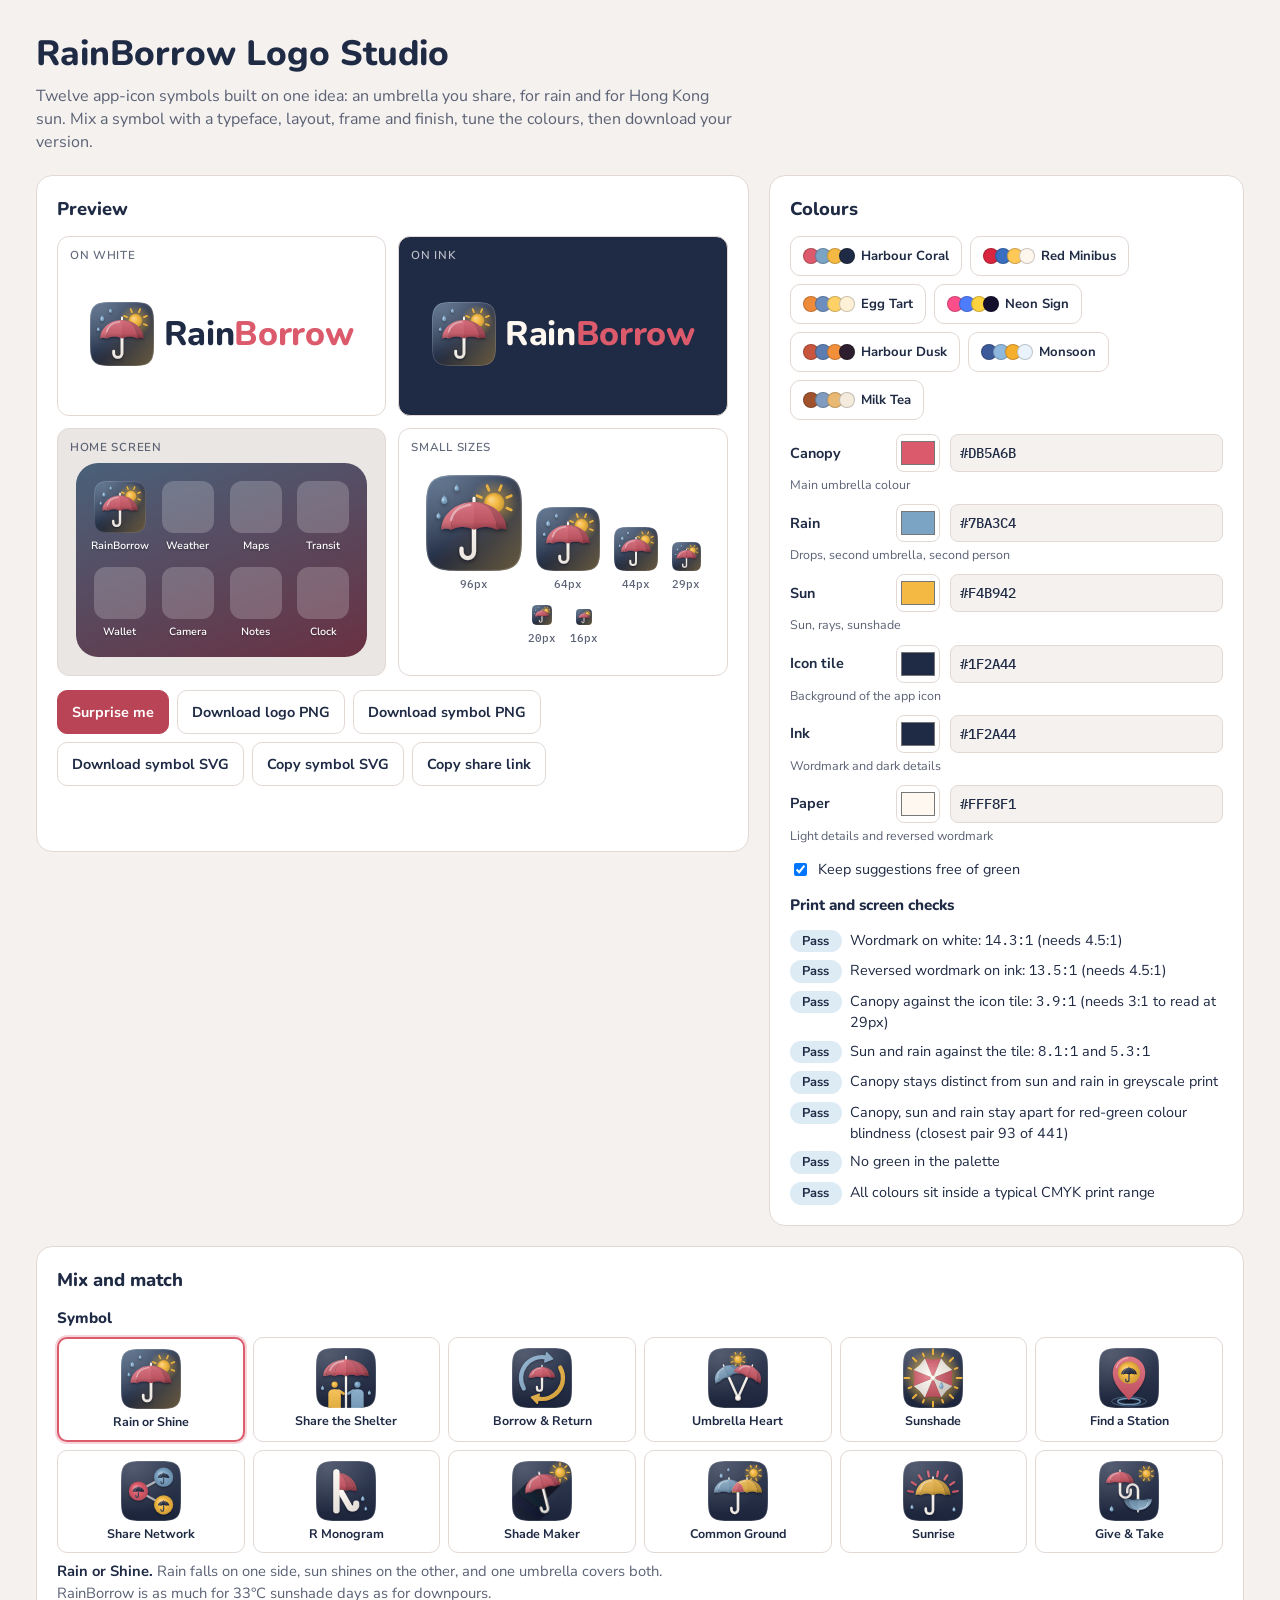
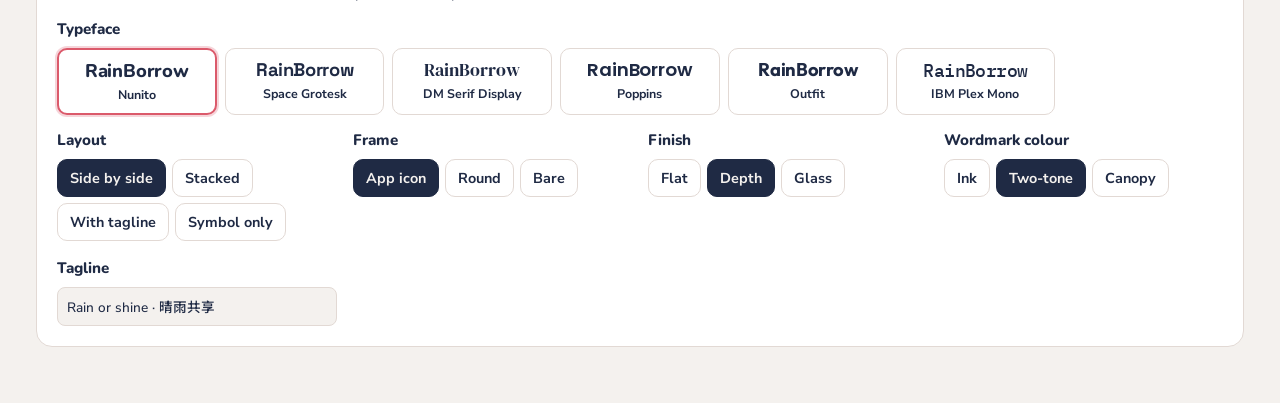
==== docs/logo/index.html @ 06713ed3 "Add RainBorrow Logo Studio with twelve app-icon symbols Each symbol is an app icon with shading, lig" ====
<!doctype html>
<html lang="en">
<meta charset="utf-8">
<meta name="viewport" content="width=device-width, initial-scale=1, viewport-fit=cover">
<title>RainBorrow Logo Studio</title>
<meta name="description" content="Mix and match RainBorrow app-icon symbols, typefaces, layouts, frames, finishes and colours, then download the result.">
<link rel="stylesheet" href="https://fonts.googleapis.com/css2?family=Nunito:wght@800&family=Space+Grotesk:wght@700&family=DM+Serif+Display&family=Poppins:wght@600&family=Outfit:wght@700&family=IBM+Plex+Mono:wght@500&family=Nunito+Sans:wght@400;600;700&family=Noto+Sans+HK:wght@600&display=swap">
<style>
/* Layout: preview + colours side by side on wide screens, mix-and-match controls full width below. */
:root{--bg:#F4F1EE;--card:#fff;--fg:#1F2A44;--mut:#5B6275;--line:#E2D9D4;--acc:#DB5A6B;--acc-strong:#B94456;--focus:#7BA3C4;color-scheme:light}
@media (prefers-color-scheme:dark){:root:not([data-theme="light"]){--bg:#141826;--card:#1E2438;--fg:#F1EEF0;--mut:#A9B0C4;--line:#333B55;--acc:#E77788;--acc-strong:#B94456;--focus:#9DBEDB;color-scheme:dark}}
:root[data-theme="dark"]{--bg:#141826;--card:#1E2438;--fg:#F1EEF0;--mut:#A9B0C4;--line:#333B55;--acc:#E77788;--acc-strong:#B94456;--focus:#9DBEDB;color-scheme:dark}
*{box-sizing:border-box}
body{margin:0;background:var(--bg);color:var(--fg);font-family:'Nunito Sans',system-ui,sans-serif;line-height:1.45}
h1,h2,h3{font-family:Nunito,system-ui,sans-serif;font-weight:800;margin:0;text-wrap:balance}
h1{font-size:clamp(1.6rem,4vw,2.2rem)} h2{font-size:1.15rem} h3{font-size:.95rem}
main{max-width:1240px;margin:0 auto;padding-block:28px 56px;padding-inline:16px;display:grid;gap:20px}
header p{margin:6px 0 0;color:var(--mut);max-width:70ch}
.grid{display:grid;grid-template-columns:minmax(0,1.5fr) minmax(0,1fr);gap:20px;align-items:start}
@media(max-width:900px){.grid{grid-template-columns:minmax(0,1fr)}}
.card{background:var(--card);border-radius:16px;padding:20px;display:grid;gap:14px;border:1px solid var(--line);min-width:0}
.stage{display:grid;grid-template-columns:repeat(auto-fit,minmax(min(300px,100%),1fr));gap:12px}
.tile{position:relative;border-radius:12px;min-height:180px;display:flex;align-items:center;justify-content:center;padding:34px 18px 18px;overflow:hidden;border:1px solid var(--line)}
.tile small{position:absolute;top:10px;left:12px;font:600 .72rem 'Nunito Sans',sans-serif;letter-spacing:.06em;text-transform:uppercase;opacity:.7}
.logo{display:flex;align-items:center;justify-content:center;gap:.28em;font-size:34px}
.logo.v{flex-direction:column;gap:.18em}
.logo svg{flex:none;display:block}
.words{display:flex;flex-direction:column;align-items:flex-start;gap:.12em}
.logo.v .words{align-items:center}
.word{white-space:nowrap;line-height:1}
.tag{font:600 .36em 'Nunito Sans','Noto Sans HK',sans-serif;letter-spacing:.04em;white-space:nowrap}
.home{width:100%;max-width:300px;border-radius:22px;padding:18px 14px;display:grid;grid-template-columns:repeat(4,1fr);gap:14px 8px;justify-items:center}
.app{display:grid;justify-items:center;gap:5px;font:600 .66rem 'Nunito Sans',sans-serif;color:#fff;text-shadow:0 1px 2px rgba(0,0,0,.4)}
.app i{width:52px;height:52px;border-radius:12px;background:rgba(255,255,255,.2);display:block}
.app svg{display:block}
.ladder{display:flex;align-items:flex-end;gap:14px;flex-wrap:wrap;justify-content:center}
.ladder figure{margin:0;display:grid;justify-items:center;gap:6px;font:500 .7rem 'IBM Plex Mono',monospace;color:#5B6275}
.opt{display:grid;grid-template-columns:repeat(6,minmax(0,1fr));gap:8px}
@media(max-width:760px){.opt{grid-template-columns:repeat(4,minmax(0,1fr))}}
@media(max-width:480px){.opt{grid-template-columns:repeat(3,minmax(0,1fr))}}
.opt button{display:flex;flex-direction:column;align-items:center;gap:6px;padding:10px 6px;font-size:.78rem;background:#fff;color:#1F2A44;line-height:1.2;text-align:center}
.opt button[aria-pressed=true]{border:2px solid var(--acc);box-shadow:0 0 0 2px rgba(219,90,107,.25)}
.opt.type{grid-template-columns:repeat(auto-fill,minmax(150px,1fr))}
@media(max-width:480px){.opt.type{grid-template-columns:repeat(2,minmax(0,1fr))}}
.opt.type .tw{font-size:1.15rem;color:#1F2A44}
.story{margin:0;color:var(--mut);font-size:.92rem;max-width:75ch}
.story b{color:var(--fg)}
.row{display:grid;grid-template-columns:96px 44px minmax(0,1fr);gap:10px;align-items:center}
.row label{font-weight:700;font-size:.9rem}
.row small{grid-column:1/-1;margin-top:-6px;color:var(--mut);font-size:.78rem}
input[type=color]{width:44px;height:38px;border:1px solid var(--line);border-radius:8px;padding:2px;background:none;cursor:pointer}
input[type=text]{width:100%;font:500 .85rem 'IBM Plex Mono',monospace;padding:9px;border:1px solid var(--line);border-radius:8px;background:var(--bg);color:var(--fg)}
input[type=text][aria-invalid=true]{border-color:var(--acc)}
button{font:700 .9rem 'Nunito Sans',sans-serif;padding:10px 14px;border-radius:10px;border:1px solid var(--line);background:var(--card);color:var(--fg);cursor:pointer;min-height:44px}
button.primary{background:var(--acc-strong);border-color:var(--acc-strong);color:#fff}
button:focus-visible,input:focus-visible{outline:3px solid var(--focus);outline-offset:2px}
.chips{display:flex;flex-wrap:wrap;gap:8px}
.chip{display:flex;align-items:center;gap:10px;font-size:.82rem;padding:8px 12px;min-height:40px}
.dots{display:flex}.dots i{width:16px;height:16px;border-radius:50%;border:1px solid rgba(0,0,0,.2);margin-right:-4px}
.checks{display:grid;gap:8px;font-size:.9rem}
.checks div{display:grid;grid-template-columns:auto minmax(0,1fr);gap:8px;align-items:baseline}
.pill{display:inline-block;padding:2px 10px;border-radius:99px;font-weight:700;font-size:.8rem;min-width:52px;text-align:center}
.ok{background:#DDEBF5;color:#1F2A44}.warn{background:#FBE3CF;color:#7A3A00}
.mono{font-family:'IBM Plex Mono',monospace}
.bar{display:flex;gap:8px;flex-wrap:wrap}
.tip{color:var(--mut);font-size:.9rem;margin:0}
.toast{min-height:1.2em;color:var(--mut);font-size:.85rem}
.seg{display:flex;flex-wrap:wrap;gap:6px}.seg button{min-height:38px;padding:6px 12px}
.seg button[aria-pressed=true]{background:var(--fg);color:var(--bg);border-color:var(--fg)}
.lab{display:grid;gap:8px;align-content:start}
.controls{display:grid;grid-template-columns:repeat(auto-fit,minmax(min(260px,100%),1fr));gap:16px}
.out{display:grid;gap:8px;justify-items:start}
.out img{max-width:min(100%,360px);border-radius:10px;border:1px solid var(--line);background:repeating-conic-gradient(#EEE 0 25%,#FFF 0 50%) 0 0/16px 16px}
.out p{margin:0}
@media (prefers-reduced-motion:no-preference){button{transition:transform .12s ease,box-shadow .12s ease}button:active{transform:translateY(1px)}}
</style>

<main>
<header>
<h1>RainBorrow Logo Studio</h1>
<p>Twelve app-icon symbols built on one idea: an umbrella you share, for rain and for Hong Kong sun. Mix a symbol with a typeface, layout, frame and finish, tune the colours, then download your version.</p>
</header>

<div class="grid">
<section class="card" aria-label="Preview">
<h2>Preview</h2>
<div class="stage">
<div class="tile" id="t1" style="background:#fff;color:#1F2A44"></div>
<div class="tile" id="t2" style="color:#fff"></div>
<div class="tile" id="t3" style="background:#E9E6E3;color:#1F2A44"></div>
<div class="tile" id="t4" style="background:#fff;color:#1F2A44"></div>
</div>
<div class="bar">
<button class="primary" id="randomize">Surprise me</button>
<button id="dlLogo">Download logo PNG</button>
<button id="dlMark">Download symbol PNG</button>
<button id="dlSvg">Download symbol SVG</button>
<button id="copySvg">Copy symbol SVG</button>
<button id="copyLink">Copy share link</button>
</div>
<div class="toast" id="toast" role="status"></div>
<div class="out" id="out" hidden></div>
</section>

<section class="card" aria-label="Colours">
<h2>Colours</h2>
<div class="chips" id="presets"></div>
<div id="pickers" style="display:grid;gap:10px"></div>
<label style="display:flex;gap:8px;align-items:center;font-size:.9rem"><input type="checkbox" id="noGreen" checked> Keep suggestions free of green</label>
<h3>Print and screen checks</h3>
<div class="checks" id="checks"></div>
</section>
</div>

<section class="card" aria-label="Mix and match">
<h2>Mix and match</h2>
<div class="lab"><h3>Symbol</h3><div class="opt" id="marks"></div><p class="story" id="story"></p></div>
<div class="lab"><h3>Typeface</h3><div class="opt type" id="fonts"></div></div>
<div class="controls">
<div class="lab"><h3>Layout</h3><div class="seg" id="layouts"></div></div>
<div class="lab"><h3>Frame</h3><div class="seg" id="frames"></div></div>
<div class="lab"><h3>Finish</h3><div class="seg" id="finishes"></div></div>
<div class="lab"><h3>Wordmark colour</h3><div class="seg" id="tones"></div></div>
<div class="lab"><h3><label for="tagline">Tagline</label></h3><input type="text" id="tagline" maxlength="40" style="font-family:'Nunito Sans','Noto Sans HK',sans-serif"></div>
</div>
</section>
</main>

<script>
(() => {
'use strict';
const $ = s => document.querySelector(s);
const D = Math.PI / 180, K = 0.5523;
const f = n => +n.toFixed(2);
const clamp = (v, a, b) => Math.max(a, Math.min(b, v));

/* ---------- colour maths ---------- */
const hex2rgb = h => { h = h.replace('#', ''); if (h.length === 3) h = h.replace(/./g, c => c + c); const n = parseInt(h, 16); return [n >> 16 & 255, n >> 8 & 255, n & 255]; };
const rgb2hex = (r, g, b) => '#' + [r, g, b].map(v => clamp(Math.round(v), 0, 255).toString(16).padStart(2, '0')).join('').toUpperCase();
const mix = (a, b, t) => { const A = hex2rgb(a), B = hex2rgb(b); return rgb2hex(...A.map((v, i) => v + (B[i] - v) * t)); };
const lt = (c, t) => mix(c, '#FFFFFF', t), dk = (c, t) => mix(c, '#000000', t);
const lin = v => { v /= 255; return v <= .03928 ? v / 12.92 : Math.pow((v + .055) / 1.055, 2.4); };
const lum = c => { const [r, g, b] = hex2rgb(c).map(lin); return .2126 * r + .7152 * g + .0722 * b; };
const contrast = (a, b) => { const x = lum(a), y = lum(b); return (Math.max(x, y) + .05) / (Math.min(x, y) + .05); };
function hsl(c) {
  const [r, g, b] = hex2rgb(c).map(v => v / 255), mx = Math.max(r, g, b), mn = Math.min(r, g, b), d = mx - mn;
  let h = 0, s = 0; const l = (mx + mn) / 2;
  if (d) { s = l > .5 ? d / (2 - mx - mn) : d / (mx + mn); h = mx === r ? (g - b) / d + (g < b ? 6 : 0) : mx === g ? (b - r) / d + 2 : (r - g) / d + 4; h *= 60; }
  return [h, s, l];
}
function hsl2hex(h, s, l) {
  h = ((h % 360) + 360) % 360;
  const a = s * Math.min(l, 1 - l), k = n => (n + h / 30) % 12;
  const c = n => l - a * Math.max(-1, Math.min(k(n) - 3, 9 - k(n), 1));
  return rgb2hex(c(0) * 255, c(8) * 255, c(4) * 255);
}
const pick = (bg, a, b) => contrast(a, bg) >= contrast(b, bg) ? a : b;
const isGreen = c => { const [h, s, l] = hsl(c); return h >= 70 && h <= 170 && s > .18 && l > .12 && l < .9; };
function deutan(c) { // Machado et al. 2009, severity 1
  const [r, g, b] = hex2rgb(c).map(lin), M = [[.367322, .860646, -.227968], [.280085, .672501, .047413], [-.01182, .04294, .968881]];
  const out = M.map(m => clamp(m[0] * r + m[1] * g + m[2] * b, 0, 1)).map(v => (v <= .0031308 ? 12.92 * v : 1.055 * Math.pow(v, 1 / 2.4) - .055) * 255);
  return out;
}
const dist = (a, b) => Math.hypot(...a.map((v, i) => v - b[i]));

/* ---------- SVG painter ---------- */
let UID = 0;
class Painter {
  constructor(finish) { this.finish = finish; this.defs = []; this.u = 'rb' + (++UID).toString(36) + '_'; this.n = 0; }
  id() { return this.u + (this.n++); }
  get flat() { return this.finish === 'flat'; }
  stops(s) { return s.map(x => `<stop offset="${x[0]}" stop-color="${x[1]}"${x[2] != null ? ` stop-opacity="${x[2]}"` : ''}/>`).join(''); }
  lg(s, x1, y1, x2, y2) { const id = this.id(); this.defs.push(`<linearGradient id="${id}" gradientUnits="userSpaceOnUse" x1="${f(x1)}" y1="${f(y1)}" x2="${f(x2)}" y2="${f(y2)}">${this.stops(s)}</linearGradient>`); return `url(#${id})`; }
  rg(s, cx, cy, r, fx = cx, fy = cy) { const id = this.id(); this.defs.push(`<radialGradient id="${id}" gradientUnits="userSpaceOnUse" cx="${f(cx)}" cy="${f(cy)}" r="${f(r)}" fx="${f(fx)}" fy="${f(fy)}">${this.stops(s)}</radialGradient>`); return `url(#${id})`; }
  vert(c, y1, y2, a = .16) { return this.flat ? c : this.lg([[0, lt(c, a)], [1, dk(c, a * .75)]], 0, y1, 0, y2); }
  ball(c, cx, cy, r) { return this.flat ? c : this.rg([[0, lt(c, .42)], [.55, c], [1, dk(c, .16)]], cx, cy, r, cx - r * .35, cy - r * .4); }
  filter(key, dy, sd, op) {
    if (this.flat) return '';
    if (!this[key]) { this[key] = this.id(); this.defs.push(`<filter id="${this[key]}" x="-40%" y="-40%" width="180%" height="190%"><feDropShadow dx="0" dy="${dy}" stdDeviation="${sd}" flood-color="#0B1020" flood-opacity="${op}"/></filter>`); }
    return ` filter="url(#${this[key]})"`;
  }
  shadow() { return this.filter('_sh', 2, 2, .34); }
  soft() { return this.filter('_so', 1.1, 1.1, .28); }
}

/* ---------- drawing primitives (100 x 100 space) ---------- */
function ribTs(n) { return Array.from({ length: n + 1 }, (_, i) => -Math.cos(Math.PI * i / n)); }
function canopyOutline(o) {
  const { cx, cy, r, ry } = o, ts = o.ts || ribTs(o.n || 4), ay = cy - ry, X = t => cx + t * r;
  const t0 = ts[0], tl = ts[ts.length - 1];
  let d = `M${f(X(t0))} ${f(cy)}C${f(X(t0))} ${f(cy - ry * K)} ${f(cx + t0 * r * K)} ${f(ay)} ${f(cx)} ${f(ay)}C${f(cx + tl * r * K)} ${f(ay)} ${f(X(tl))} ${f(cy - ry * K)} ${f(X(tl))} ${f(cy)}`;
  for (let i = ts.length - 2; i >= 0; i--) { const xa = X(ts[i]), xb = X(ts[i + 1]); d += `Q${f((xa + xb) / 2)} ${f(cy - (xb - xa) * .26)} ${f(xa)} ${f(cy)}`; }
  return d + 'Z';
}
// Side view of an open umbrella: gores foreshortened towards the edges, lit from the upper left.
function canopy(P, o) {
  const { cx, cy, r, ry, col, stripe, tip, hl = true } = o, ts = o.ts || ribTs(o.n || 4);
  const ay = cy - ry, X = t => cx + t * r;
  let out = '';
  if (tip) out += `<rect x="${f(cx - r * .045)}" y="${f(ay - r * .16)}" width="${f(r * .09)}" height="${f(r * .2)}" rx="${f(r * .045)}" fill="${tip}"/>`;
  for (let i = 0; i < ts.length - 1; i++) {
    const a = ts[i], b = ts[i + 1], xa = X(a), xb = X(b), s = (xb - xa) * .26;
    const d = `M${f(cx)} ${f(ay)}C${f(cx + a * r * K)} ${f(ay)} ${f(xa)} ${f(cy - ry * K)} ${f(xa)} ${f(cy)}Q${f((xa + xb) / 2)} ${f(cy - s)} ${f(xb)} ${f(cy)}C${f(xb)} ${f(cy - ry * K)} ${f(cx + b * r * K)} ${f(ay)} ${f(cx)} ${f(ay)}Z`;
    let c = stripe && i % 2 ? stripe : col;
    const tc = (a + b) / 2;
    c = tc < 0 ? lt(c, -tc * .16) : dk(c, tc * .22);
    if (!stripe && i % 2) c = dk(c, .05);
    out += `<path d="${d}" fill="${P.vert(c, ay, cy, .15)}"/>`;
  }
  if (!P.flat) {
    out += `<path d="${canopyOutline({ cx, cy, r, ry, ts })}" fill="${P.lg([[0, '#000', 0], [.72, '#000', 0], [1, '#000', .18]], 0, ay, 0, cy)}"/>`;
    if (hl) out += `<path d="M${f(cx - r * .7)} ${f(cy - ry * .36)}Q${f(cx - r * .6)} ${f(cy - ry * .82)} ${f(cx - r * .12)} ${f(cy - ry * .9)}" fill="none" stroke="#fff" stroke-opacity="${P.finish === 'glass' ? .62 : .4}" stroke-width="${f(r * .075)}" stroke-linecap="round"/>`;
  }
  return out;
}
function handle(P, o) {
  const { x, y1, y2, hr = 5, w = 4, col, dir = -1, hook = true, tail = .5 } = o;
  let d = `M${f(x)} ${f(y1)}L${f(x)} ${f(y2)}`;
  if (hook) { const ex = x + dir * 2 * hr; d += `A${f(hr)} ${f(hr)} 0 0 ${dir < 0 ? 1 : 0} ${f(ex)} ${f(y2)}L${f(ex)} ${f(y2 - hr * tail)}`; }
  const s = P.flat ? col : P.lg([[0, lt(col, .28)], [1, dk(col, .12)]], x - 2 * hr - w, y1, x + 2 * hr + w, y2 + hr);
  return `<path d="${d}" fill="none" stroke="${s}" stroke-width="${w}" stroke-linecap="round" stroke-linejoin="round"/>`;
}
function drop(P, o) {
  const { x, y, s, col } = o, w = s * .32, cy = y + s * .18;
  const d = `M${f(x)} ${f(y - s / 2)}C${f(x + s * .08)} ${f(y - s * .32)} ${f(x + w)} ${f(y - s * .06)} ${f(x + w)} ${f(cy)}A${f(w)} ${f(w)} 0 0 1 ${f(x - w)} ${f(cy)}C${f(x - w)} ${f(y - s * .06)} ${f(x - s * .08)} ${f(y - s * .32)} ${f(x)} ${f(y - s / 2)}Z`;
  let out = `<path d="${d}" fill="${P.ball(col, x, cy - w * .2, w * 1.5)}"/>`;
  if (!P.flat) out += `<ellipse cx="${f(x - w * .4)}" cy="${f(cy - w * .2)}" rx="${f(w * .18)}" ry="${f(w * .34)}" fill="#fff" opacity=".75" transform="rotate(18 ${f(x - w * .4)} ${f(cy - w * .2)})"/>`;
  return out;
}
function sun(P, o) {
  const { x, y, r, col, rays = 8, len = r * .55, gap = r * .35, w = r * .28, rot = 0, glow = true } = o;
  let out = '';
  if (glow && !P.flat) out += `<circle cx="${f(x)}" cy="${f(y)}" r="${f(r * 2.4)}" fill="${P.rg([[0, col, .55], [1, col, 0]], x, y, r * 2.4)}"/>`;
  const rs = P.flat ? col : dk(col, .04);
  for (let i = 0; i < rays; i++) {
    const a = (rot + i * 360 / rays) * D, c = Math.cos(a), s = Math.sin(a), r1 = r + gap, r2 = r + gap + len;
    out += `<line x1="${f(x + c * r1)}" y1="${f(y + s * r1)}" x2="${f(x + c * r2)}" y2="${f(y + s * r2)}" stroke="${rs}" stroke-width="${f(w)}" stroke-linecap="round"/>`;
  }
  return out + `<circle cx="${f(x)}" cy="${f(y)}" r="${f(r)}" fill="${P.ball(col, x, y, r)}"/>`;
}
function person(P, o) {
  const { x, y, s, col, bottom } = o, hr = s * .2, b = bottom ?? y + s * 1.2;
  const d = `M${f(x - s * .4)} ${f(b)}L${f(x - s * .4)} ${f(y + s * .62)}C${f(x - s * .4)} ${f(y + s * .36)} ${f(x - s * .22)} ${f(y + s * .3)} ${f(x)} ${f(y + s * .3)}C${f(x + s * .22)} ${f(y + s * .3)} ${f(x + s * .4)} ${f(y + s * .36)} ${f(x + s * .4)} ${f(y + s * .62)}L${f(x + s * .4)} ${f(b)}Z`;
  return `<path d="${d}" fill="${P.vert(col, y + s * .3, b, .14)}"/><circle cx="${f(x)}" cy="${f(y)}" r="${f(hr)}" fill="${P.ball(col, x, y, hr)}"/>`;
}
function arcArrow(P, o) {
  const { cx, cy, R, a0, a1, col, w } = o, pt = a => [cx + R * Math.cos(a * D), cy + R * Math.sin(a * D)];
  const [x0, y0] = pt(a0), [x1, y1] = pt(a1), large = a1 - a0 > 180 ? 1 : 0;
  const s = P.flat ? col : P.lg([[0, lt(col, .22)], [1, dk(col, .14)]], cx - R, cy - R, cx + R, cy + R);
  const t = [-Math.sin(a1 * D), Math.cos(a1 * D)], n = [Math.cos(a1 * D), Math.sin(a1 * D)];
  const tip = [x1 + t[0] * w * 1.5, y1 + t[1] * w * 1.5], b1 = [x1 + n[0] * w * 1.1 - t[0] * w * .15, y1 + n[1] * w * 1.1 - t[1] * w * .15], b2 = [x1 - n[0] * w * 1.1 - t[0] * w * .15, y1 - n[1] * w * 1.1 - t[1] * w * .15];
  return `<path d="M${f(x0)} ${f(y0)}A${R} ${R} 0 ${large} 1 ${f(x1)} ${f(y1)}" fill="none" stroke="${s}" stroke-width="${w}" stroke-linecap="round"/>` +
    `<path d="M${f(tip[0])} ${f(tip[1])}L${f(b1[0])} ${f(b1[1])}L${f(b2[0])} ${f(b2[1])}Z" fill="${s}" stroke="${s}" stroke-width="${f(w * .35)}" stroke-linejoin="round"/>`;
}
const SQ = (() => { let d = ''; for (let i = 0; i < 96; i++) { const a = i / 96 * 2 * Math.PI, c = Math.cos(a), s = Math.sin(a); d += (i ? 'L' : 'M') + f(50 + 50 * Math.sign(c) * Math.pow(Math.abs(c), .4)) + ' ' + f(50 + 50 * Math.sign(s) * Math.pow(Math.abs(s), .4)); } return d + 'Z'; })();

/* ---------- the twelve symbols ---------- */
const MARKS = [
  { name: 'Rain or Shine', story: 'Rain falls on one side, sun shines on the other, and one umbrella covers both. RainBorrow is as much for 33°C sunshade days as for downpours.',
    bg: (P, p) => P.flat ? `<path d="M0 0H100L0 100Z" fill="${p.partner}" opacity=".16"/>` : `<rect width="100" height="100" fill="${P.lg([[0, p.partner, .45], [.55, p.partner, 0]], 0, 0, 100, 100)}"/><rect width="100" height="100" fill="${P.lg([[.45, p.sun, 0], [1, p.sun, .36]], 0, 0, 100, 100)}"/>`,
    draw: (P, p) => sun(P, { x: 71, y: 29, r: 10.5, col: p.sun, len: 5, gap: 3.8, w: 2.8, rot: 22.5 }) +
      drop(P, { x: 19, y: 25, s: 10, col: p.partner }) + drop(P, { x: 32, y: 13, s: 7.5, col: p.partner }) + drop(P, { x: 13, y: 42, s: 7, col: p.partner }) +
      `<g${P.soft()}>` + handle(P, { x: 50, y1: 56, y2: 80, hr: 6.5, w: 4.4, col: p.on }) + canopy(P, { cx: 50, cy: 57, r: 34, ry: 29, n: 4, col: p.canopy, tip: p.on }) + '</g>' },

  { name: 'Share the Shelter', story: 'Two people, one canopy, both hands on the same handle. The sharing is the product.',
    draw: (P, p, o) => {
      const bot = o.bare ? 93 : 108, arm = (x1, x2, col) => `<path d="M${x1} 71L${x2} 76" stroke="${P.vert(col, 70, 77)}" stroke-width="4.6" stroke-linecap="round"/>`;
      return drop(P, { x: 11, y: 66, s: 8, col: p.partner }) + drop(P, { x: 89, y: 74, s: 8, col: p.partner }) +
        handle(P, { x: 50, y1: 46, y2: bot, hook: false, w: 3.6, col: p.on }) +
        person(P, { x: 31, y: 61, s: 26, col: p.sun, bottom: bot }) + person(P, { x: 69, y: 61, s: 26, col: p.partner, bottom: bot }) +
        arm(38, 46, p.sun) + arm(62, 54, p.partner) +
        `<g${P.soft()}>` + canopy(P, { cx: 50, cy: 47, r: 38, ry: 28, n: 6, col: p.canopy, tip: p.on }) + '</g>';
    } },

  { name: 'Borrow & Return', story: 'A closed loop: borrow at one station, return at another, and the umbrella goes round again. One arrow for rainy days, one for sunny ones.',
    draw: (P, p) => arcArrow(P, { cx: 50, cy: 50, R: 35, a0: 150, a1: 282, col: p.partner, w: 7 }) + arcArrow(P, { cx: 50, cy: 50, R: 35, a0: 330, a1: 462, col: p.sun, w: 7 }) +
      `<g${P.soft()}>` + handle(P, { x: 50, y1: 50, y2: 67, hr: 4.2, w: 3.6, col: p.on }) + canopy(P, { cx: 50, cy: 50, r: 22, ry: 18.5, n: 4, col: p.canopy, tip: p.on }) + '</g>' },

  { name: 'Umbrella Heart', story: 'Two umbrellas lean in until their shafts meet. Together they draw a heart, with the sun sitting in the dip.',
    draw: (P, p) => {
      const one = (rot, col) => `<g transform="rotate(${rot} 50 83)">` + handle(P, { x: 50, y1: 46, y2: 83, hook: false, w: 3.8, col: p.on }) + canopy(P, { cx: 50, cy: 46, r: 24, ry: 20, n: 4, col, tip: p.on }) + '</g>';
      return sun(P, { x: 50, y: 19, r: 6.5, col: p.sun, len: 3.2, gap: 2.6, w: 2, rot: 22.5 }) +
        `<g${P.soft()}>` + one(-24, p.partner) + one(24, p.canopy) + `<circle cx="50" cy="83" r="4.8" fill="${P.ball(p.on, 50, 83, 4.8)}"/></g>`;
    } },

  { name: 'Sunshade', story: 'Seen from above, a striped sunshade becomes the sun itself, with a raindrop resting on top. One umbrella for summer afternoons and rainstorm warnings alike.',
    draw: (P, p) => {
      let rays = '', wedges = '';
      const rc = P.flat ? p.sun : dk(p.sun, .03);
      for (let i = 0; i < 16; i++) { const a = i * 22.5 * D, r2 = i % 2 ? 44 : 47.5; rays += `<line x1="${f(50 + 39.5 * Math.cos(a))}" y1="${f(50 + 39.5 * Math.sin(a))}" x2="${f(50 + r2 * Math.cos(a))}" y2="${f(50 + r2 * Math.sin(a))}" stroke="${rc}" stroke-width="3.2" stroke-linecap="round"/>`; }
      for (let k = 0; k < 8; k++) {
        const t0 = (-112.5 + k * 45) * D, t1 = t0 + 45 * D, m = t0 + 22.5 * D;
        let c = k % 2 ? p.paper : p.canopy; const l = Math.cos(m - (-135 * D)) * .1; c = l > 0 ? lt(c, l) : dk(c, -l);
        const fill = P.flat ? c : P.rg([[0, lt(c, .24)], [1, dk(c, .12)]], 50, 50, 35, 44, 44);
        wedges += `<path d="M50 50L${f(50 + 35 * Math.cos(t0))} ${f(50 + 35 * Math.sin(t0))}Q${f(50 + 29.5 * Math.cos(m))} ${f(50 + 29.5 * Math.sin(m))} ${f(50 + 35 * Math.cos(t1))} ${f(50 + 35 * Math.sin(t1))}Z" fill="${fill}"/>`;
        wedges += `<line x1="50" y1="50" x2="${f(50 + 35 * Math.cos(t0))}" y2="${f(50 + 35 * Math.sin(t0))}" stroke="#000" stroke-opacity=".12" stroke-width=".7"/>`;
      }
      const glow = P.flat ? '' : `<circle cx="50" cy="50" r="50" fill="${P.rg([[.55, p.sun, .5], [1, p.sun, 0]], 50, 50, 50)}"/>`;
      return glow + rays + `<g${P.soft()}>` + wedges + `<circle cx="50" cy="50" r="4.2" fill="${P.ball(p.on, 50, 50, 4.2)}"/>` + '</g>' + `<g${P.soft()}>` + drop(P, { x: 64, y: 62, s: 11, col: p.partner }) + '</g>';
    } },

  { name: 'Find a Station', story: 'A map pin with a small umbrella in front of the sun. Find the nearest station, borrow, walk on.',
    draw: (P, p, o) => {
      const pin = 'M50 87C43 77 23 63 23 41A27 27 0 0 1 77 41C77 63 57 77 50 87Z';
      return (o.bare ? '' : `<ellipse cx="50" cy="89" rx="9" ry="2.6" fill="#000" opacity=".28"/>`) +
        `<ellipse cx="50" cy="89" rx="19" ry="5" fill="none" stroke="${p.partner}" stroke-width="2.2" opacity=".9"/><ellipse cx="50" cy="89" rx="29" ry="7.6" fill="none" stroke="${p.partner}" stroke-width="1.6" opacity=".45"/>` +
        `<g${P.soft()}><path d="${pin}" fill="${P.vert(p.canopy, 14, 87, .18)}"/>` +
        (P.flat ? '' : `<path d="M29 32Q34 19 48 16" fill="none" stroke="#fff" stroke-opacity="${P.finish === 'glass' ? .6 : .38}" stroke-width="2.4" stroke-linecap="round"/>`) +
        `<circle cx="50" cy="41" r="18.5" fill="${P.ball(p.sun, 50, 41, 18.5)}"/>` +
        handle(P, { x: 50, y1: 44, y2: 53.5, hr: 2.8, w: 2.3, col: p.ink }) + canopy(P, { cx: 50, cy: 44, r: 13, ry: 11, n: 4, col: p.ink, tip: p.ink, hl: false }) + '</g>';
    } },

  { name: 'Share Network', story: 'The share symbol built from three umbrellas. Each node is a station and each line a hand-off.',
    draw: (P, p) => {
      const N = [[29, 50, p.canopy], [71, 27, p.partner], [71, 73, p.sun]];
      let out = N.slice(1).map(n => `<line x1="29" y1="50" x2="${n[0]}" y2="${n[1]}" stroke="${p.on}" stroke-opacity=".6" stroke-width="3.4" stroke-linecap="round"/>`).join('');
      for (const [x, y, col] of N) {
        const u = pick(col, p.paper, p.ink);
        out += `<g${P.soft()}><circle cx="${x}" cy="${y}" r="16" fill="${P.ball(col, x, y, 16)}"/>` + handle(P, { x, y1: y + 1.5, y2: y + 8.5, hr: 2.2, w: 2, col: u }) + canopy(P, { cx: x, cy: y + 1.5, r: 9.5, ry: 8, n: 3, col: u, tip: u, hl: false }) + '</g>';
      }
      return out;
    } },

  { name: 'R Monogram', story: 'The R of RainBorrow. The bowl is half a canopy, the stem is the shaft, and the leg kicks out into the handle hook.',
    draw: (P, p) => {
      const x = 34, leg = `M${x + 8} 52L${x + 21} 75A6.5 6.5 0 0 0 ${x + 33} 75L${x + 33} 71`;
      const ls = P.flat ? p.on : P.lg([[0, lt(p.on, .28)], [1, dk(p.on, .12)]], x, 52, x + 36, 84);
      return `<g${P.soft()}><path d="${leg}" fill="none" stroke="${ls}" stroke-width="10" stroke-linecap="round" stroke-linejoin="round"/>` +
        canopy(P, { cx: x, cy: 50, r: 34, ry: 31, ts: [0, .5, .866, 1], col: p.canopy, tip: p.on, hl: false }) +
        handle(P, { x, y1: 19, y2: 82, hook: false, w: 10.5, col: p.on }) +
        drop(P, { x: x + 44, y: 62, s: 9, col: p.partner }) + drop(P, { x: x + 49, y: 79, s: 7, col: p.partner }) + '</g>';
    } },

  { name: 'Shade Maker', story: 'Hong Kong sun, long shadow. The canopy throws a pool of shade big enough to share.',
    draw: (P, p, o) => {
      const tr = 'rotate(-14 52 47)', cp = { cx: 52, cy: 47, r: 30, ry: 25, n: 4 };
      let out = '';
      if (!o.bare) {
        const gid = P.id(), mid = P.id(), sc = dk(p.tile, .6);
        P.defs.push(`<g id="${gid}" transform="${tr}"><path d="${canopyOutline(cp)}"/><path d="M52 47L52 79A5.5 5.5 0 0 1 41 79L41 76" fill="none" stroke="currentColor" stroke-width="4.2" stroke-linecap="round"/></g>`);
        P.defs.push(`<mask id="${mid}" maskUnits="userSpaceOnUse" x="0" y="0" width="100" height="100"><rect width="100" height="100" fill="${P.lg([[0, '#fff'], [1, '#000']], 50, 42, 8, 96)}"/></mask>`);
        let uses = ''; for (let i = 1; i <= 46; i++) uses += `<use href="#${gid}" x="${f(-i * 1.1)}" y="${f(i * 1.1)}"/>`;
        out += `<g mask="url(#${mid})" fill="${sc}" color="${sc}" opacity=".8">${uses}</g>`;
      }
      return out + sun(P, { x: 80, y: 19, r: 8.5, col: p.sun, len: 4.2, gap: 3, w: 2.4 }) +
        `<g${P.soft()} transform="${tr}">` + handle(P, { x: 52, y1: 47, y2: 79, hr: 5.5, w: 4.2, col: p.on }) + canopy(P, { ...cp, col: p.canopy, tip: p.on }) + '</g>';
    } },

  { name: 'Common Ground', story: 'A rain umbrella and a sun umbrella overlap. The shared middle, in the brand colour, is where RainBorrow lives.',
    draw: (P, p) => {
      const L = { cx: 35, cy: 53, r: 25, ry: 22, n: 4 }, R = { ...L, cx: 65 }, cid = P.id();
      P.defs.push(`<clipPath id="${cid}"><path d="${canopyOutline(L)}"/></clipPath>`);
      return drop(P, { x: 22, y: 24, s: 8.5, col: p.partner }) + drop(P, { x: 34, y: 14, s: 6.5, col: p.partner }) + sun(P, { x: 76, y: 20, r: 7, col: p.sun, len: 3.5, gap: 3, w: 2.2, rot: 22.5 }) +
        `<g${P.soft()}>` + handle(P, { x: 50, y1: 53, y2: 81, hr: 5.5, w: 4.2, col: p.on }) +
        canopy(P, { ...L, col: p.partner, tip: p.on }) + canopy(P, { ...R, col: p.sun, tip: p.on }) +
        `<g clip-path="url(#${cid})">` + canopy(P, { ...R, col: p.canopy, hl: false }) + '</g></g>';
    } },

  { name: 'Sunrise', story: 'The canopy is the sun, rays and all. Shelter from the heat first, and from the rain when the clouds roll in.',
    draw: (P, p) => {
      let rays = '';
      const rs = P.flat ? p.canopy : P.lg([[0, lt(p.canopy, .15)], [1, dk(p.canopy, .1)]], 0, 12, 0, 56);
      for (let i = 0; i < 8; i++) { const a = (190 + i * 160 / 7) * D, c = Math.cos(a), s = Math.sin(a); rays += `<line x1="${f(50 + 34 * c)}" y1="${f(57 + 32 * s)}" x2="${f(50 + 42 * c)}" y2="${f(57 + 40 * s)}" stroke="${rs}" stroke-width="3.6" stroke-linecap="round"/>`; }
      return rays + drop(P, { x: 15, y: 76, s: 8, col: p.partner }) + drop(P, { x: 85, y: 80, s: 8, col: p.partner }) +
        `<g${P.soft()}>` + handle(P, { x: 50, y1: 57, y2: 82, hr: 6, w: 4.2, col: p.on }) + canopy(P, { cx: 50, cy: 57, r: 29, ry: 27, n: 4, col: p.sun, tip: p.on }) + '</g>';
    } },

  { name: 'Give & Take', story: 'One umbrella offered, one received. The two hooks link in the middle, so every hand-off is also a connection.',
    draw: (P, p) => {
      const one = col => handle(P, { x: 35, y1: 37, y2: 52, hr: 9, w: 4, col: p.on, dir: 1, tail: .45 }) + canopy(P, { cx: 35, cy: 37, r: 23, ry: 19, n: 4, col, tip: p.on });
      return sun(P, { x: 79, y: 21, r: 6.5, col: p.sun, len: 3.2, gap: 2.6, w: 2, rot: 22.5 }) + drop(P, { x: 21, y: 79, s: 10, col: p.partner }) +
        `<g${P.soft()}>` + one(p.canopy) + `<g transform="rotate(180 50 50)">` + one(p.partner) + '</g></g>';
    } }
];

/* ---------- options ---------- */
const FONTS = [
  { name: 'Nunito', w: 800, ls: -.01 }, { name: 'Space Grotesk', w: 700, ls: -.02 }, { name: 'DM Serif Display', w: 400, ls: 0 },
  { name: 'Poppins', w: 600, ls: -.01 }, { name: 'Outfit', w: 700, ls: -.015 }, { name: 'IBM Plex Mono', w: 500, ls: -.03 }
];
const LAYOUTS = [['h', 'Side by side'], ['v', 'Stacked'], ['tag', 'With tagline'], ['mark', 'Symbol only']];
const FRAMES = [['app', 'App icon'], ['round', 'Round'], ['bare', 'Bare']];
const FINISHES = [['flat', 'Flat'], ['depth', 'Depth'], ['glass', 'Glass']];
const TONES = [['ink', 'Ink'], ['two', 'Two-tone'], ['canopy', 'Canopy']];
const ROLES = [['canopy', 'Canopy', 'Main umbrella colour'], ['partner', 'Rain', 'Drops, second umbrella, second person'], ['sun', 'Sun', 'Sun, rays, sunshade'], ['tile', 'Icon tile', 'Background of the app icon'], ['ink', 'Ink', 'Wordmark and dark details'], ['paper', 'Paper', 'Light details and reversed wordmark']];
const PRESETS = [
  { name: 'Harbour Coral', c: { canopy: '#DB5A6B', partner: '#7BA3C4', sun: '#F4B942', tile: '#1F2A44', ink: '#1F2A44', paper: '#FFF8F1' } },
  { name: 'Red Minibus', c: { canopy: '#D7263D', partner: '#3A6EC0', sun: '#FFC857', tile: '#FDF6EC', ink: '#1B1B2F', paper: '#FFFFFF' } },
  { name: 'Egg Tart', c: { canopy: '#EE8B3A', partner: '#6C8EBF', sun: '#FFD166', tile: '#FFF1D6', ink: '#3B2A1E', paper: '#FFFFFF' } },
  { name: 'Neon Sign', c: { canopy: '#FF4F8B', partner: '#4D7CFE', sun: '#FFD23F', tile: '#140F2D', ink: '#140F2D', paper: '#FFF6FB' } },
  { name: 'Harbour Dusk', c: { canopy: '#C8553D', partner: '#5B7DB1', sun: '#F28F3B', tile: '#2D1E2F', ink: '#2D1E2F', paper: '#FFF5EE' } },
  { name: 'Monsoon', c: { canopy: '#3D5A98', partner: '#8FB8DE', sun: '#F6AE2D', tile: '#EAF2FB', ink: '#14213D', paper: '#FFFFFF' } },
  { name: 'Milk Tea', c: { canopy: '#A0522D', partner: '#7F9CC0', sun: '#E9B872', tile: '#F5EBDD', ink: '#3E2723', paper: '#FFFDF8' } },
  { name: 'Peak Tram', green: true, c: { canopy: '#2A7F62', partner: '#7FB3D5', sun: '#F2C14E', tile: '#10292E', ink: '#10292E', paper: '#FFFDF6' } }
];
const HOME_APPS = ['Weather', 'Maps', 'Transit', 'Wallet', 'Camera', 'Notes', 'Clock'];

const st = { mark: 0, font: 0, layout: 0, frame: 0, finish: 1, tone: 1, tagline: 'Rain or shine · 晴雨共享', colors: { ...PRESETS[0].c } };

/* ---------- render ---------- */
function palette(frame, surface) {
  const c = st.colors, ground = frame === 'bare' ? surface : c.tile, on = pick(ground, c.ink, c.paper);
  return { ...c, ground, on };
}
function iconSVG(size, opt = {}) {
  const frame = opt.frame || FRAMES[st.frame][0], finish = FINISHES[st.finish][0], surface = opt.surface || '#FFFFFF';
  const m = MARKS[opt.mark ?? st.mark], P = new Painter(finish), p = palette(frame, surface), bare = frame === 'bare';
  const body = m.draw(P, p, { bare });
  let inner;
  if (bare) inner = `<g${P.shadow()}>${body}</g>`;
  else {
    const shape = frame === 'round' ? '<circle cx="50" cy="50" r="50"/>' : `<path d="${SQ}"/>`, cid = P.id();
    P.defs.push(`<clipPath id="${cid}">${shape}</clipPath>`);
    let bg = `<rect width="100" height="100" fill="${P.flat ? p.tile : P.lg([[0, lt(p.tile, .1)], [1, dk(p.tile, .14)]], 0, 0, 0, 100)}"/>`;
    if (!P.flat) bg += `<circle cx="20" cy="12" r="75" fill="${P.rg([[0, '#fff', .16], [1, '#fff', 0]], 20, 12, 75)}"/>`;
    if (m.bg) bg += m.bg(P, p);
    let over = '';
    if (finish === 'glass') over = `<path d="M-2 -2H102V38C72 50 28 50 -2 38Z" fill="${P.lg([[0, '#fff', .38], [1, '#fff', .04]], 0, 0, 0, 46)}"/><rect y="62" width="100" height="38" fill="${P.lg([[0, '#000', 0], [1, '#000', .2]], 0, 62, 0, 100)}"/>`;
    if (!P.flat) over += frame === 'round' ? `<circle cx="50" cy="50" r="50" fill="none" stroke="#fff" stroke-opacity="${finish === 'glass' ? .4 : .18}" stroke-width="2.4"/>` : `<path d="${SQ}" fill="none" stroke="#fff" stroke-opacity="${finish === 'glass' ? .4 : .18}" stroke-width="2.4"/>`;
    inner = `<g clip-path="url(#${cid})">${bg}<g${P.shadow()}>${body}</g>${over}</g>`;
  }
  return `<svg xmlns="http://www.w3.org/2000/svg" viewBox="0 0 100 100" width="${size}" height="${size}" role="img" aria-label="RainBorrow symbol: ${m.name}"><defs>${P.defs.join('')}</defs>${inner}</svg>`;
}
function splitWord(w) { const m = w.match(/^(.[^A-Z]*)(.*)$/); return m ? [m[1], m[2]] : [w, '']; }
function wordColors(surface) {
  const c = st.colors, base = pick(surface, c.ink, c.paper), tone = TONES[st.tone][0];
  const brand = contrast(c.canopy, surface) >= 2 ? c.canopy : base;
  return tone === 'ink' ? [base, base] : tone === 'two' ? [base, brand] : [brand, brand];
}
function logoHTML(sym, surface) {
  const lay = LAYOUTS[st.layout][0], fo = FONTS[st.font], [a, b] = splitWord('RainBorrow'), [ca, cb] = wordColors(surface);
  const svg = iconSVG(sym, { surface });
  if (lay === 'mark') return `<div class="logo">${svg}</div>`;
  const word = `<span class="word" style="font-family:'${fo.name}',sans-serif;font-weight:${fo.w};letter-spacing:${fo.ls}em"><span style="color:${ca}">${a}</span><span style="color:${cb}">${b}</span></span>`;
  const tag = lay === 'tag' ? `<span class="tag" style="color:${pick(surface, st.colors.ink, st.colors.paper)}">${esc(st.tagline)}</span>` : '';
  return `<div class="logo${lay === 'v' ? ' v' : ''}" style="font-size:${lay === 'v' ? 30 : 34}px">${svg}<span class="words">${word}${tag}</span></div>`;
}
const esc = s => s.replace(/[&<>"]/g, c => ({ '&': '&amp;', '<': '&lt;', '>': '&gt;', '"': '&quot;' })[c]);

function renderPreview() {
  const c = st.colors;
  $('#t1').innerHTML = '<small>On white</small>' + logoHTML(64, '#FFFFFF');
  const t2 = $('#t2'); t2.style.background = c.ink; t2.style.color = pick(c.ink, '#FFFFFF', '#1F2A44');
  t2.innerHTML = '<small>On ink</small>' + logoHTML(64, c.ink);
  const wall = `linear-gradient(160deg, ${mix(c.partner, '#0B1020', .45)}, ${mix(c.canopy, '#0B1020', .55)})`;
  const homeFrame = FRAMES[st.frame][0] === 'bare' ? 'app' : FRAMES[st.frame][0];
  $('#t3').innerHTML = `<small>Home screen</small><div class="home" style="background:${wall}"><div class="app">${iconSVG(52, { frame: homeFrame })}RainBorrow</div>${HOME_APPS.map(n => `<div class="app"><i${homeFrame === 'round' ? ' style="border-radius:50%"' : ''}></i>${n}</div>`).join('')}</div>`;
  $('#t4').innerHTML = '<small>Small sizes</small><div class="ladder">' + [96, 64, 44, 29, 20, 16].map(s => `<figure>${iconSVG(s)}<figcaption>${s}px</figcaption></figure>`).join('') + '</div>';
}
function renderOptions() {
  $('#marks').innerHTML = MARKS.map((m, i) => `<button type="button" data-i="${i}" aria-pressed="${i === st.mark}">${iconSVG(60, { mark: i })}${m.name}</button>`).join('');
  $('#story').innerHTML = `<b>${MARKS[st.mark].name}.</b> ${MARKS[st.mark].story}`;
  $('#fonts').innerHTML = FONTS.map((fo, i) => `<button type="button" data-i="${i}" aria-pressed="${i === st.font}"><span class="tw" style="font-family:'${fo.name}',sans-serif;font-weight:${fo.w};letter-spacing:${fo.ls}em">RainBorrow</span>${fo.name}</button>`).join('');
  const seg = (id, list, key) => { $(id).innerHTML = list.map((x, i) => `<button type="button" data-i="${i}" aria-pressed="${i === st[key]}">${x[1]}</button>`).join(''); };
  seg('#layouts', LAYOUTS, 'layout'); seg('#frames', FRAMES, 'frame'); seg('#finishes', FINISHES, 'finish'); seg('#tones', TONES, 'tone');
}
function renderPresets() {
  const g = $('#noGreen').checked;
  $('#presets').innerHTML = PRESETS.map((pr, i) => pr.green && g ? '' : `<button type="button" class="chip" data-i="${i}"><span class="dots">${['canopy', 'partner', 'sun', 'tile'].map(k => `<i style="background:${pr.c[k]}"></i>`).join('')}</span>${pr.name}</button>`).join('');
}
function renderPickers() {
  $('#pickers').innerHTML = ROLES.map(([k, label, hint]) => `<div class="row"><label for="c_${k}">${label}</label><input type="color" id="c_${k}" data-k="${k}" value="${st.colors[k].toLowerCase()}" aria-label="${label} colour"><input type="text" id="h_${k}" data-k="${k}" value="${st.colors[k]}" spellcheck="false" aria-label="${label} hex value"><small>${hint}</small></div>`).join('');
}
function syncPickers() {
  for (const [k] of ROLES) { $('#c_' + k).value = st.colors[k].toLowerCase(); const h = $('#h_' + k); if (document.activeElement !== h) { h.value = st.colors[k]; h.removeAttribute('aria-invalid'); } }
}
function renderChecks() {
  const c = st.colors, rows = [];
  const add = (ok, text) => rows.push(`<div><span class="pill ${ok ? 'ok' : 'warn'}">${ok ? 'Pass' : 'Check'}</span><span>${text}</span></div>`);
  const r = (a, b) => contrast(a, b).toFixed(1) + ':1';
  add(contrast(c.ink, '#FFFFFF') >= 4.5, `Wordmark on white: <span class="mono">${r(c.ink, '#FFFFFF')}</span> (needs 4.5:1)`);
  add(contrast(c.paper, c.ink) >= 4.5, `Reversed wordmark on ink: <span class="mono">${r(c.paper, c.ink)}</span> (needs 4.5:1)`);
  add(contrast(c.canopy, c.tile) >= 3, `Canopy against the icon tile: <span class="mono">${r(c.canopy, c.tile)}</span> (needs 3:1 to read at 29px)`);
  add(contrast(c.sun, c.tile) >= 1.8 && contrast(c.partner, c.tile) >= 1.8, `Sun and rain against the tile: <span class="mono">${r(c.sun, c.tile)}</span> and <span class="mono">${r(c.partner, c.tile)}</span>`);
  add(contrast(c.canopy, c.partner) >= 1.25 && contrast(c.canopy, c.sun) >= 1.25, 'Canopy stays distinct from sun and rain in greyscale print');
  const dc = [c.canopy, c.partner, c.sun].map(deutan), dmin = Math.min(dist(dc[0], dc[1]), dist(dc[0], dc[2]), dist(dc[1], dc[2]));
  add(dmin > 40, `Canopy, sun and rain stay apart for red-green colour blindness (closest pair ${Math.round(dmin)} of 441)`);
  const greens = ROLES.filter(([k]) => isGreen(c[k])).map(x => x[1]);
  if ($('#noGreen').checked) add(!greens.length, greens.length ? `Green found in: ${greens.join(', ')}` : 'No green in the palette');
  const vivid = ROLES.filter(([k]) => { const [h, s, l] = hsl(c[k]); return s > .82 && l > .38 && l < .66 && (h > 190 && h < 320 || h > 95 && h < 170); }).map(x => x[1]);
  add(!vivid.length, vivid.length ? `${vivid.join(', ')} may print duller in CMYK. Ask the printer for a proof.` : 'All colours sit inside a typical CMYK print range');
  $('#checks').innerHTML = rows.join('');
}
function renderAll() { renderPreview(); renderOptions(); renderChecks(); syncPickers(); $('#tagline').value !== st.tagline && ($('#tagline').value = st.tagline); }

/* ---------- interaction ---------- */
function toast(msg) { $('#toast').textContent = msg; }
function bindGroup(id, key, fn) { $(id).addEventListener('click', e => { const b = e.target.closest('button[data-i]'); if (!b) return; st[key] = +b.dataset.i; (fn || renderAll)(); }); }
bindGroup('#marks', 'mark'); bindGroup('#fonts', 'font'); bindGroup('#layouts', 'layout'); bindGroup('#frames', 'frame'); bindGroup('#finishes', 'finish'); bindGroup('#tones', 'tone');
$('#presets').addEventListener('click', e => { const b = e.target.closest('button[data-i]'); if (!b) return; const pr = PRESETS[+b.dataset.i]; st.colors = { ...pr.c }; renderAll(); toast(`Applied the ${pr.name} palette.`); });
$('#pickers').addEventListener('input', e => {
  const k = e.target.dataset.k; if (!k) return;
  let v = e.target.value.trim();
  if (e.target.type === 'text') { if (!/^#?[0-9a-f]{6}$/i.test(v) && !/^#?[0-9a-f]{3}$/i.test(v)) { e.target.setAttribute('aria-invalid', 'true'); return; } e.target.removeAttribute('aria-invalid'); }
  v = rgb2hex(...hex2rgb(v)); st.colors[k] = v; renderAll();
});
$('#noGreen').addEventListener('change', () => { renderPresets(); renderChecks(); });
$('#tagline').addEventListener('input', e => { st.tagline = e.target.value; renderPreview(); });

function randomHue(avoidGreen) { let h; do { h = Math.random() * 360; } while (avoidGreen && h > 65 && h < 175); return h; }
$('#randomize').addEventListener('click', () => {
  const g = $('#noGreen').checked, r = n => Math.floor(Math.random() * n);
  st.mark = r(MARKS.length); st.font = r(FONTS.length); st.layout = r(3); st.frame = r(2); st.finish = 1 + r(2); st.tone = r(TONES.length);
  const pool = PRESETS.filter(p => !(g && p.green));
  if (Math.random() < .45) st.colors = { ...pool[r(pool.length)].c };
  else {
    const h = randomHue(g); let h2 = h + 150 + Math.random() * 60; if (g) while (h2 % 360 > 65 && h2 % 360 < 175) h2 += 25;
    const dark = Math.random() < .55;
    st.colors = { canopy: hsl2hex(h, .68, .56), partner: hsl2hex(h2, .45, .62), sun: hsl2hex(38 + Math.random() * 10, .92, .6),
      tile: dark ? hsl2hex(h2, .38, .16) : hsl2hex(h + 20, .6, .95), ink: hsl2hex(h2, .4, .16), paper: hsl2hex(h, .6, .98) };
  }
  renderAll(); toast(`${MARKS[st.mark].name} in ${FONTS[st.font].name}.`);
});

/* ---------- export ---------- */
function loadImg(svg) { return new Promise((res, rej) => { const i = new Image(); i.onload = () => res(i); i.onerror = rej; i.src = 'data:image/svg+xml;charset=utf-8,' + encodeURIComponent(svg); }); }
function save(blob, name, note) {
  const url = URL.createObjectURL(blob), a = document.createElement('a');
  a.href = url; a.download = name; document.body.appendChild(a); a.click(); a.remove();
  const out = $('#out'); out.hidden = false;
  out.innerHTML = `<img src="${url}" alt="Exported ${name}"><p class="tip">Saved as <span class="mono">${name}</span>${note ? ' ' + note : ''}. If the download didn’t start, right-click or long-press the image to save it.</p>`;
  toast(`Exported ${name}.`);
}
const canvasBlob = c => new Promise(r => c.toBlob(r, 'image/png'));
$('#dlMark').addEventListener('click', async () => {
  const img = await loadImg(iconSVG(1024)), c = document.createElement('canvas'); c.width = c.height = 1024;
  c.getContext('2d').drawImage(img, 0, 0, 1024, 1024);
  save(await canvasBlob(c), `rainborrow-symbol-${slug()}.png`, '(1024 × 1024, ready for app stores)');
});
$('#dlSvg').addEventListener('click', () => save(new Blob([iconSVG(1024)], { type: 'image/svg+xml' }), `rainborrow-symbol-${slug()}.svg`));
$('#copySvg').addEventListener('click', () => copy(iconSVG(1024), 'Copied the symbol SVG.'));
$('#dlLogo').addEventListener('click', async () => {
  const fo = FONTS[st.font], lay = LAYOUTS[st.layout][0], S = 384, surface = '#FFFFFF';
  try { await Promise.all([document.fonts.load(`${fo.w} 60px "${fo.name}"`), document.fonts.load(`600 20px "Nunito Sans"`), document.fonts.load(`600 20px "Noto Sans HK"`, '晴雨共享')]); } catch (e) { /* draw with fallbacks */ }
  const img = await loadImg(iconSVG(S, { surface }));
  const c = document.createElement('canvas'), x = c.getContext('2d'), [a, b] = splitWord('RainBorrow'), [ca, cb] = wordColors(surface);
  const wp = lay === 'v' ? S * .36 : S * .5, tp = S * .15, pad = S * .12, gap = lay === 'v' ? S * .1 : S * .16;
  const wordFont = `${fo.w} ${wp}px "${fo.name}", sans-serif`, tagFont = `600 ${tp}px "Nunito Sans", "Noto Sans HK", sans-serif`;
  const setWord = () => { x.font = wordFont; if ('letterSpacing' in x) x.letterSpacing = `${fo.ls * wp}px`; };
  setWord(); const wa = x.measureText(a).width, ww = wa + x.measureText(b).width;
  x.font = tagFont; if ('letterSpacing' in x) x.letterSpacing = `${.04 * tp}px`; const tw = lay === 'tag' ? x.measureText(st.tagline).width : 0;
  let W, H;
  if (lay === 'mark') { W = H = S + pad * 2; }
  else if (lay === 'v') { W = Math.max(S, ww) + pad * 2; H = S + gap + wp * 1.1 + pad * 2; }
  else { W = S + gap + Math.max(ww, tw) + pad * 2; H = S + pad * 2; }
  c.width = Math.ceil(W); c.height = Math.ceil(H);
  const draw = (text, col, px, py) => { x.fillStyle = col; x.fillText(text, px, py); };
  if (lay === 'mark') x.drawImage(img, pad, pad, S, S);
  else if (lay === 'v') { x.drawImage(img, (W - S) / 2, pad, S, S); setWord(); x.textBaseline = 'alphabetic'; const bx = (W - ww) / 2, by = pad + S + gap + wp * .82; draw(a, ca, bx, by); draw(b, cb, bx + wa, by); }
  else {
    x.drawImage(img, pad, pad, S, S); setWord(); x.textBaseline = 'middle'; const bx = pad + S + gap, my = pad + S / 2 - (lay === 'tag' ? tp * .7 : 0);
    draw(a, ca, bx, my); draw(b, cb, bx + wa, my);
    if (lay === 'tag') { x.font = tagFont; if ('letterSpacing' in x) x.letterSpacing = `${.04 * tp}px`; draw(st.tagline, pick(surface, st.colors.ink, st.colors.paper), bx + wp * .03, my + wp * .5 + tp * .75); }
  }
  save(await canvasBlob(c), `rainborrow-logo-${slug()}.png`, '(transparent background, for light surfaces)');
});
const slug = () => MARKS[st.mark].name.toLowerCase().replace(/[^a-z]+/g, '-').replace(/-$/, '');
async function copy(text, msg) {
  try { await navigator.clipboard.writeText(text); toast(msg); }
  catch (e) {
    const out = $('#out'); out.hidden = false; out.innerHTML = '<p class="tip">Your browser blocked the clipboard. Select the text below and copy it.</p><textarea id="copyBox" rows="4" style="width:100%;font:500 .75rem \'IBM Plex Mono\',monospace" readonly></textarea>';
    const t = $('#copyBox'); t.value = text; t.focus(); t.select(); toast('Select and copy the text below.');
  }
}

/* share link: a plain #token so it survives any host */
function token() { return `m${st.mark}f${st.font}l${st.layout}r${st.frame}x${st.finish}t${st.tone}-` + ROLES.map(([k]) => st.colors[k].slice(1)).join('-'); }
function readToken(h) {
  const m = h.replace(/^#/, '').match(/^m(\d+)f(\d+)l(\d+)r(\d+)x(\d+)t(\d+)((?:-[0-9A-Fa-f]{6}){6})$/); if (!m) return false;
  const n = m.slice(1, 7).map(Number), lim = [MARKS, FONTS, LAYOUTS, FRAMES, FINISHES, TONES].map(a => a.length);
  if (n.some((v, i) => v >= lim[i])) return false;
  [st.mark, st.font, st.layout, st.frame, st.finish, st.tone] = n;
  m[7].slice(1).split('-').forEach((hx, i) => { st.colors[ROLES[i][0]] = '#' + hx.toUpperCase(); });
  return true;
}
$('#copyLink').addEventListener('click', () => copy(location.href.split('#')[0] + '#' + token(), 'Copied a link to this exact combination.'));
window.addEventListener('hashchange', () => { if (readToken(location.hash)) renderAll(); });

readToken(location.hash);
renderPresets(); renderPickers(); renderAll();
if (document.fonts && document.fonts.ready) document.fonts.ready.then(renderPreview);
})();
</script>
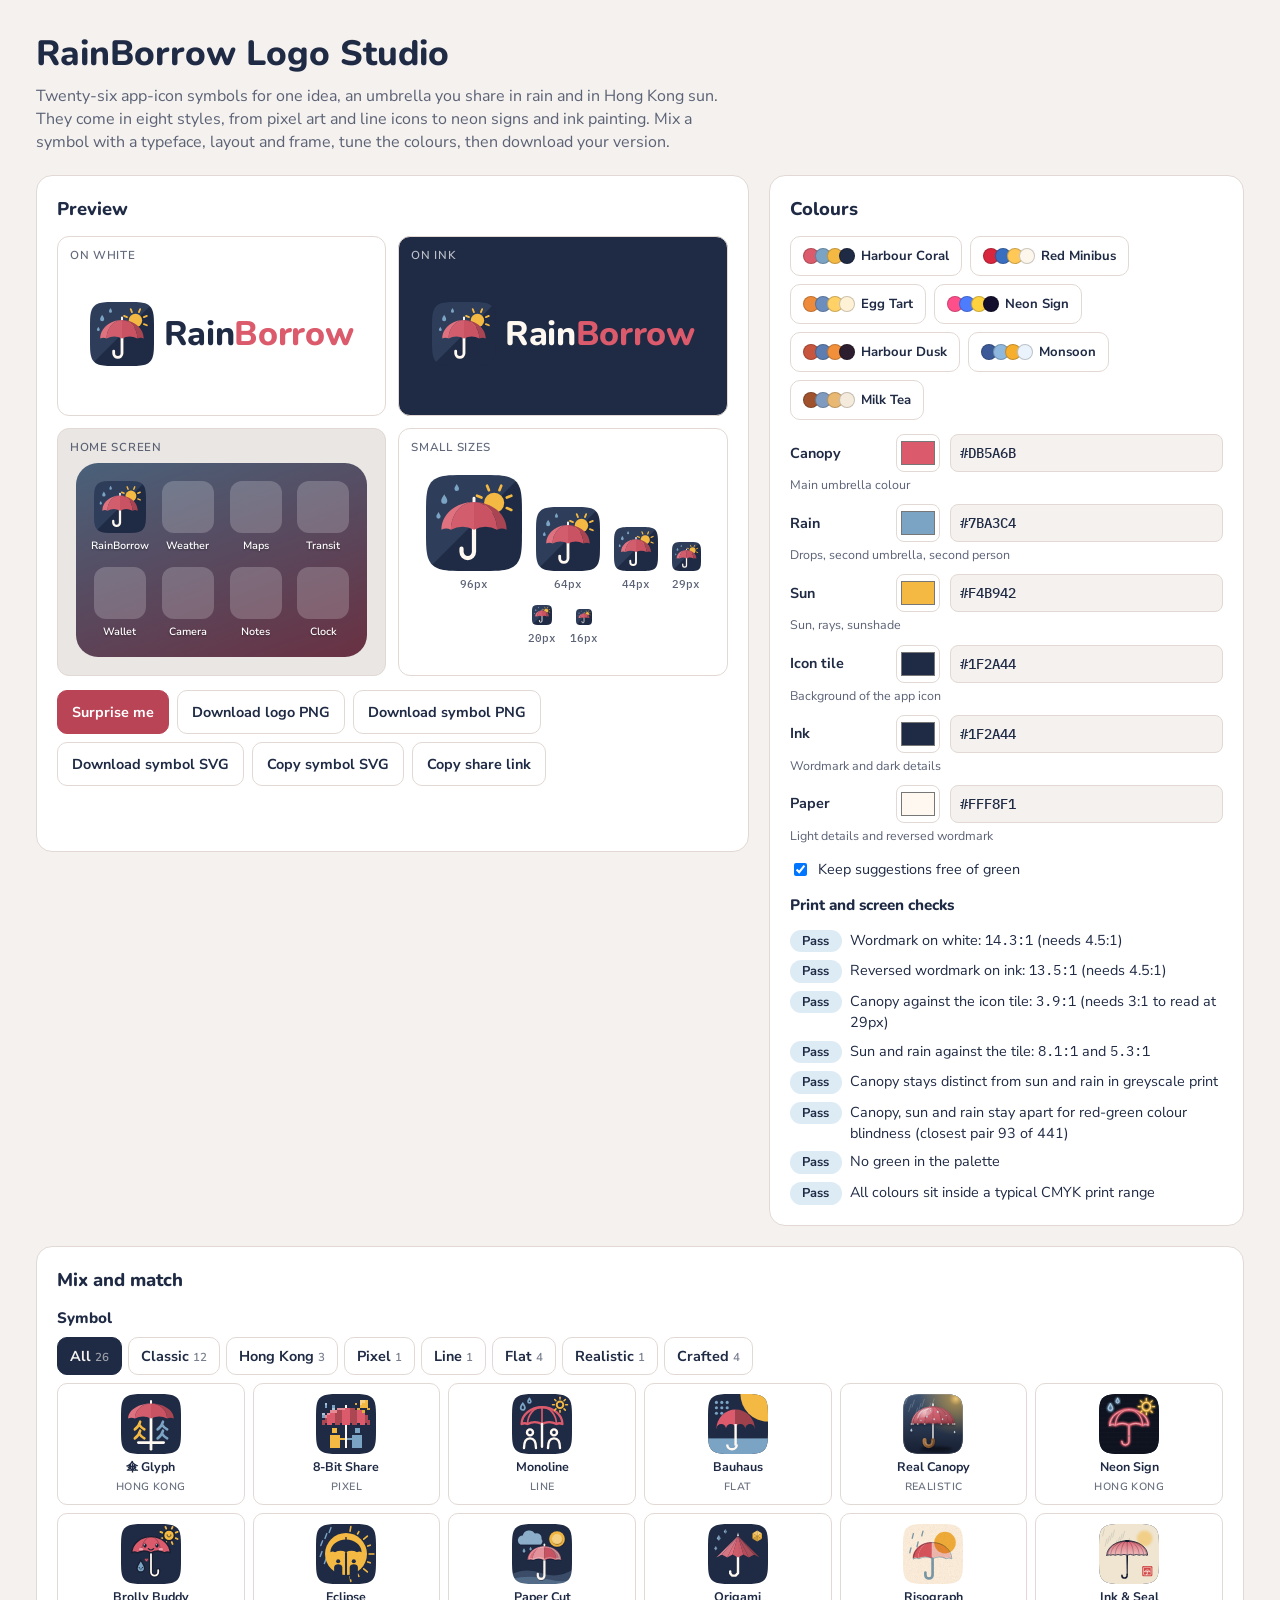
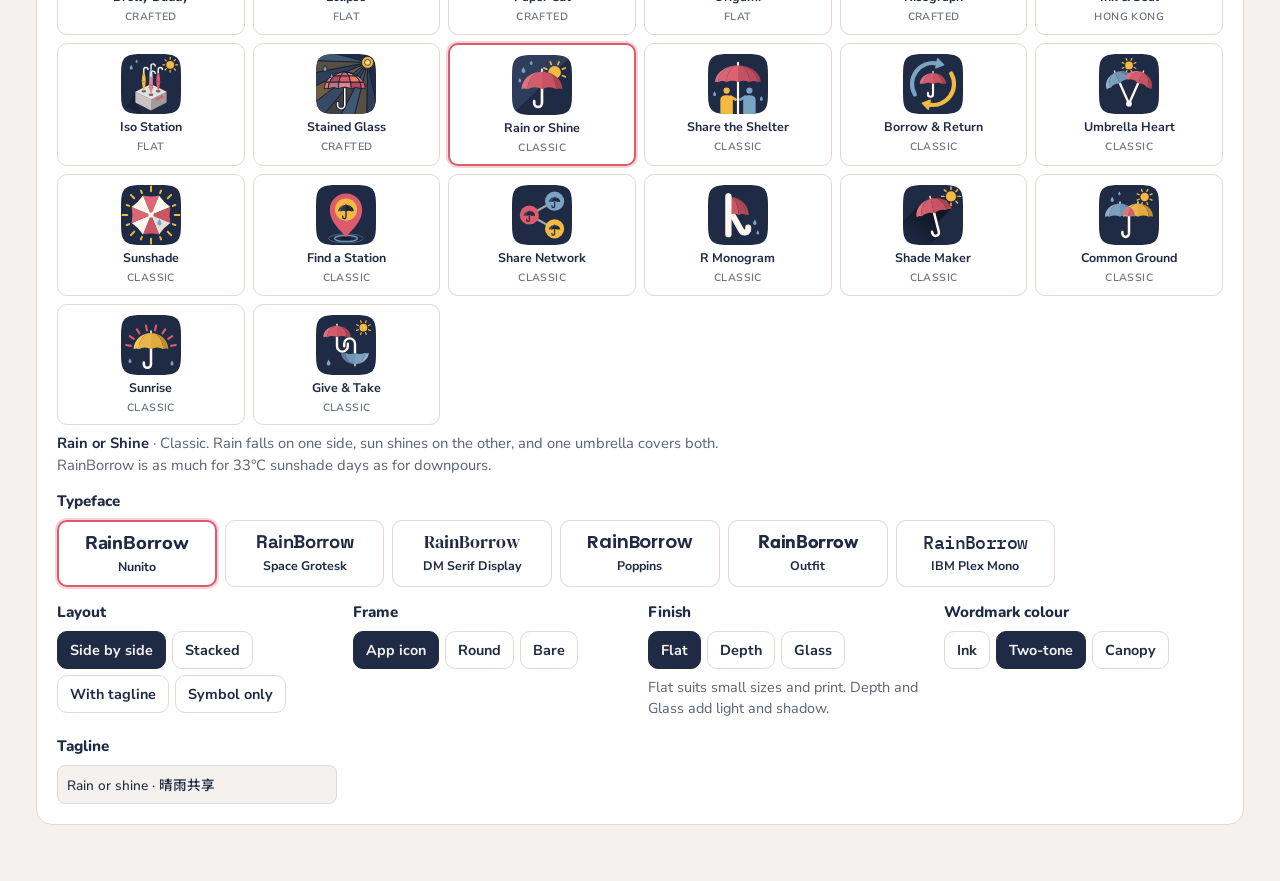
==== commit a1e51136: "Add fourteen logo symbols in distinct styles and a style filter New symbols cover pixel art, monolin" ====
--- a/docs/logo/index.html
+++ b/docs/logo/index.html
@@ -39,6 +39,9 @@
 @media(max-width:760px){.opt{grid-template-columns:repeat(4,minmax(0,1fr))}}
 @media(max-width:480px){.opt{grid-template-columns:repeat(3,minmax(0,1fr))}}
 .opt button{display:flex;flex-direction:column;align-items:center;gap:6px;padding:10px 6px;font-size:.78rem;background:#fff;color:#1F2A44;line-height:1.2;text-align:center}
+.opt button small{font-size:.66rem;font-weight:600;color:#6B7280;letter-spacing:.04em;text-transform:uppercase}
+.seg .n{font-weight:600;opacity:.6;font-size:.8em}
+.seg button:disabled{opacity:.45;cursor:not-allowed}
 .opt button[aria-pressed=true]{border:2px solid var(--acc);box-shadow:0 0 0 2px rgba(219,90,107,.25)}
 .opt.type{grid-template-columns:repeat(auto-fill,minmax(150px,1fr))}
 @media(max-width:480px){.opt.type{grid-template-columns:repeat(2,minmax(0,1fr))}}
@@ -78,7 +81,7 @@
 <main>
 <header>
 <h1>RainBorrow Logo Studio</h1>
-<p>Twelve app-icon symbols built on one idea: an umbrella you share, for rain and for Hong Kong sun. Mix a symbol with a typeface, layout, frame and finish, tune the colours, then download your version.</p>
+<p>Twenty-six app-icon symbols for one idea, an umbrella you share in rain and in Hong Kong sun. They come in eight styles, from pixel art and line icons to neon signs and ink painting. Mix a symbol with a typeface, layout and frame, tune the colours, then download your version.</p>
 </header>
 
 <div class="grid">
@@ -114,12 +117,12 @@
 
 <section class="card" aria-label="Mix and match">
 <h2>Mix and match</h2>
-<div class="lab"><h3>Symbol</h3><div class="opt" id="marks"></div><p class="story" id="story"></p></div>
+<div class="lab"><h3>Symbol</h3><div class="seg" id="styles" aria-label="Filter symbols by style"></div><div class="opt" id="marks"></div><p class="story" id="story"></p></div>
 <div class="lab"><h3>Typeface</h3><div class="opt type" id="fonts"></div></div>
 <div class="controls">
 <div class="lab"><h3>Layout</h3><div class="seg" id="layouts"></div></div>
 <div class="lab"><h3>Frame</h3><div class="seg" id="frames"></div></div>
-<div class="lab"><h3>Finish</h3><div class="seg" id="finishes"></div></div>
+<div class="lab"><h3>Finish</h3><div class="seg" id="finishes"></div><p class="tip" id="finishNote"></p></div>
 <div class="lab"><h3>Wordmark colour</h3><div class="seg" id="tones"></div></div>
 <div class="lab"><h3><label for="tagline">Tagline</label></h3><input type="text" id="tagline" maxlength="40" style="font-family:'Nunito Sans','Noto Sans HK',sans-serif"></div>
 </div>
@@ -181,6 +184,11 @@
   }
   shadow() { return this.filter('_sh', 2, 2, .34); }
   soft() { return this.filter('_so', 1.1, 1.1, .28); }
+  blur(sd) { const k = '_bl' + sd; if (!this[k]) { this[k] = this.id(); this.defs.push(`<filter id="${this[k]}" x="-50%" y="-50%" width="200%" height="200%"><feGaussianBlur stdDeviation="${sd}"/></filter>`); } return `url(#${this[k]})`; }
+  glow() { if (!this._gl) { this._gl = this.id(); this.defs.push(`<filter id="${this._gl}" x="-60%" y="-60%" width="220%" height="220%"><feGaussianBlur stdDeviation="2.2" result="b"/><feMerge><feMergeNode in="b"/><feMergeNode in="b"/><feMergeNode in="SourceGraphic"/></feMerge></filter>`); } return `url(#${this._gl})`; }
+  rough(scale = 3) { const k = '_ro' + scale; if (!this[k]) { this[k] = this.id(); this.defs.push(`<filter id="${this[k]}" x="-10%" y="-10%" width="120%" height="120%"><feTurbulence type="fractalNoise" baseFrequency=".09" numOctaves="3" seed="7" result="n"/><feDisplacementMap in="SourceGraphic" in2="n" scale="${scale}" xChannelSelector="R" yChannelSelector="G"/></filter>`); } return `url(#${this[k]})`; }
+  paper() { if (!this._pa) { this._pa = this.id(); this.defs.push(`<filter id="${this._pa}" x="-20%" y="-20%" width="140%" height="150%"><feDropShadow dx=".5" dy="1.5" stdDeviation="1.1" flood-color="#0B1020" flood-opacity=".38"/></filter>`); } return ` filter="url(#${this._pa})"`; }
+  grain(op) { const id = this.id(); this.defs.push(`<filter id="${id}" x="0" y="0" width="100%" height="100%"><feTurbulence type="fractalNoise" baseFrequency=".85" numOctaves="2" seed="4"/><feColorMatrix type="saturate" values="0"/></filter>`); return `<rect width="100" height="100" filter="url(#${id})" opacity="${op}" style="mix-blend-mode:multiply"/>`; }
 }
 
 /* ---------- drawing primitives (100 x 100 space) ---------- */
@@ -253,6 +261,17 @@
     `<path d="M${f(tip[0])} ${f(tip[1])}L${f(b1[0])} ${f(b1[1])}L${f(b2[0])} ${f(b2[1])}Z" fill="${s}" stroke="${s}" stroke-width="${f(w * .35)}" stroke-linejoin="round"/>`;
 }
 const SQ = (() => { let d = ''; for (let i = 0; i < 96; i++) { const a = i / 96 * 2 * Math.PI, c = Math.cos(a), s = Math.sin(a); d += (i ? 'L' : 'M') + f(50 + 50 * Math.sign(c) * Math.pow(Math.abs(c), .4)) + ' ' + f(50 + 50 * Math.sign(s) * Math.pow(Math.abs(s), .4)); } return d + 'Z'; })();
+function dropPath(x, y, s) {
+  const w = s * .32, cy = y + s * .18;
+  return `M${f(x)} ${f(y - s / 2)}C${f(x + s * .08)} ${f(y - s * .32)} ${f(x + w)} ${f(y - s * .06)} ${f(x + w)} ${f(cy)}A${f(w)} ${f(w)} 0 0 1 ${f(x - w)} ${f(cy)}C${f(x - w)} ${f(y - s * .06)} ${f(x - s * .08)} ${f(y - s * .32)} ${f(x)} ${f(y - s / 2)}Z`;
+}
+function ribPath(o, t) { const { cx, cy, r, ry } = o, ay = cy - ry; return `M${f(cx)} ${f(ay)}C${f(cx + t * r * K)} ${f(ay)} ${f(cx + t * r)} ${f(cy - ry * K)} ${f(cx + t * r)} ${f(cy)}`; }
+function ribPoint(o, t, u) { // point along rib t at parameter u (0 apex, 1 tip)
+  const { cx, cy, r, ry } = o, ay = cy - ry, P0 = [cx, ay], P1 = [cx + t * r * K, ay], P2 = [cx + t * r, cy - ry * K], P3 = [cx + t * r, cy], v = 1 - u;
+  return [0, 1].map(i => v * v * v * P0[i] + 3 * v * v * u * P1[i] + 3 * v * u * u * P2[i] + u * u * u * P3[i]);
+}
+const poly = (pts, fill, extra = '') => `<path d="M${pts.map(q => f(q[0]) + ' ' + f(q[1])).join('L')}Z" fill="${fill}"${extra}/>`;
+const lineS = (d, col, w, extra = '') => `<path d="${d}" fill="none" stroke="${col}" stroke-width="${w}" stroke-linecap="round" stroke-linejoin="round"${extra}/>`;
 
 /* ---------- the twelve symbols ---------- */
 const MARKS = [
@@ -372,6 +391,193 @@
         `<g${P.soft()}>` + one(p.canopy) + `<g transform="rotate(180 50 50)">` + one(p.partner) + '</g></g>';
     } }
 ];
+
+/* ---------- symbols in their own styles (finish is fixed by the style) ---------- */
+MARKS.forEach(m => { m.style = 'Classic'; });
+MARKS.push(
+  { name: '傘 Glyph', style: 'Hong Kong', own: true, finish: 'flat', story: 'The traditional character 傘 is a roof over four 人, four people. Sharing is written into the word for umbrella, so the symbol simply draws it: a canopy, four little people, and the 十 of the shaft.',
+    draw: (P, p) => {
+      const ren = (x, y, col) => lineS(`M${x + 1} ${y - 7}Q${x - 1} ${y + 1} ${x - 8} ${y + 6}`, col, 4.2) + lineS(`M${x - .5} ${y - 1.5}Q${x + 3} ${y + 3} ${x + 8} ${y + 6}`, col, 4.2);
+      return lineS('M50 40L50 92', p.on, 4.6) + lineS('M29 81L71 81', p.on, 4.6) +
+        ren(31, 53, p.sun) + ren(31, 68, p.sun) + ren(69, 53, p.partner) + ren(69, 68, p.partner) +
+        canopy(P, { cx: 50, cy: 41, r: 38, ry: 25, n: 4, col: p.canopy, tip: p.on, hl: false });
+    } },
+
+  { name: '8-Bit Share', style: 'Pixel', own: true, finish: 'flat', story: 'Arcade pixels. Rain on the left, sun on the right, and two people holding one handle underneath. It stays crisp at tiny sizes because it was drawn for them.',
+    draw: (P, p) => {
+      const N = 19, c = 80 / N, o = 10, cells = new Map(), set = (x, y, col) => { if (x >= 0 && x < N && y >= 0 && y < N) cells.set(x + ',' + y, col); };
+      const cd = dk(p.canopy, .22), cl = lt(p.canopy, .3);
+      for (let y = 0; y <= 9; y++) for (let x = 0; x < N; x++) {
+        if (((x - 9) / 9.4) ** 2 + ((y - 9) / 6.6) ** 2 > 1 || (y === 9 && Math.abs(x - 9) % 3 === 2)) continue;
+        set(x, y, Math.floor((Math.abs(x - 9) + 1) / 3) % 2 ? cd : p.canopy);
+      }
+      for (let x = 1; x < 9; x++) for (let y = 0; y <= 9; y++) if (cells.has(x + ',' + y)) { set(x, y, cl); break; }
+      set(9, 2, p.on); for (let y = 10; y < N; y++) set(9, y, p.on);
+      const kid = (hx, col, arm) => { for (const [dx, dy] of [[0, 11], [1, 11], [0, 12], [1, 12]]) set(hx + dx, dy, col); for (let y = 14; y < N; y++) for (let x = hx - 1; x <= hx + 2; x++) set(x, y, col); arm.forEach(x => set(x, 15, col)); };
+      kid(4, p.sun, [7, 8]); kid(13, p.partner, [10, 11]);
+      for (let dx = -1; dx <= 1; dx++) for (let dy = -1; dy <= 1; dy++) set(16 + dx, 1 + dy, dx + dy < 0 ? lt(p.sun, .35) : p.sun);
+      for (const [x, y] of [[13, 1], [16, 4], [14, 3], [18, 3]]) set(x, y, dk(p.sun, .08));
+      for (const [x, y] of [[1, 1], [1, 2], [4, 2], [4, 3], [0, 5], [0, 6]]) set(x, y, y % 2 ? lt(p.partner, .35) : p.partner);
+      let out = ''; for (const [k, col] of cells) { const [x, y] = k.split(',').map(Number); out += `<rect x="${f(o + x * c)}" y="${f(o + y * c)}" width="${f(c + .08)}" height="${f(c + .08)}" fill="${col}"/>`; }
+      return `<g shape-rendering="crispEdges">${out}</g>`;
+    } },
+
+  { name: 'Monoline', style: 'Line', own: true, finish: 'flat', story: 'A single-weight line icon, the way system icons are drawn. One canopy over two people, rain drops to one side and the sun to the other.',
+    draw: (P, p) => {
+      const cp = { cx: 50, cy: 50, r: 34, ry: 28, n: 4 }, w = 4;
+      const person = x => lineS(`M${x - 10} 90C${x - 10} 78 ${x - 5} 74 ${x} 74C${x + 5} 74 ${x + 10} 78 ${x + 10} 90`, p.on, w) + `<circle cx="${x}" cy="64" r="5" fill="none" stroke="${p.on}" stroke-width="${w}"/>`;
+      let sunR = ''; for (let i = 0; i < 8; i++) { const a = i * 45 * D; sunR += lineS(`M${f(80 + 9.5 * Math.cos(a))} ${f(18 + 9.5 * Math.sin(a))}L${f(80 + 12.5 * Math.cos(a))} ${f(18 + 12.5 * Math.sin(a))}`, p.sun, 2.6); }
+      return lineS(canopyOutline(cp), p.canopy, w) + [-.707, 0, .707].map(t => lineS(ribPath(cp, t), p.canopy, w * .7)).join('') +
+        lineS('M50 50L50 88', p.on, w) + person(30) + person(70) +
+        `<circle cx="80" cy="18" r="5.5" fill="none" stroke="${p.sun}" stroke-width="${w * .8}"/>` + sunR +
+        lineS(dropPath(18, 21, 11), p.partner, w * .75) + lineS(dropPath(29, 11, 7.5), p.partner, w * .7);
+    } },
+
+  { name: 'Bauhaus', style: 'Flat', own: true, finish: 'flat', story: 'Built only from circles, half circles and bars. The sun rises from the corner, rain falls as a grid of dots, and the canopy is a half circle with bites taken out.',
+    bg: (P, p) => `<circle cx="100" cy="0" r="46" fill="${p.sun}"/><rect y="74" width="100" height="26" fill="${p.partner}"/>`,
+    draw: (P, p, o) => {
+      let dots = ''; for (let i = 0; i < 3; i++) for (let j = 0; j < 3; j++) if (i + j < 4) dots += `<circle cx="${14 + i * 9}" cy="${14 + j * 9}" r="2.6" fill="${p.partner}"/>`;
+      const bites = [22, 38, 54, 70].map(x => `<circle cx="${x}" cy="58" r="8" fill="${p.ground}"/>`).join('');
+      return (o.bare ? `<circle cx="80" cy="20" r="14" fill="${p.sun}"/>` : '') + dots +
+        `<path d="M14 58A32 32 0 0 1 46 26V58Z" fill="${p.canopy}"/><path d="M46 26A32 32 0 0 1 78 58H46Z" fill="${dk(p.canopy, .28)}"/>` + bites +
+        `<rect x="44" y="50" width="4" height="36" fill="${p.on}"/><path d="M48 84A8 8 0 0 1 32 84" fill="none" stroke="${p.on}" stroke-width="4"/>`;
+    } },
+
+  { name: 'Real Canopy', style: 'Realistic', own: true, finish: 'depth', story: 'A real umbrella: nylon gores, steel ribs and tips, a wooden crook handle, rain beading on the fabric and the afternoon sun glowing behind.',
+    bg: (P, p) => `<rect width="100" height="100" fill="${P.lg([[0, mix(p.tile, p.partner, .35)], [1, dk(p.tile, .28)]], 0, 0, 0, 100)}"/><circle cx="88" cy="8" r="62" fill="${P.rg([[0, lt(p.sun, .3), .95], [.18, p.sun, .5], [1, p.sun, 0]], 88, 8, 62)}"/>` +
+      Array.from({ length: 9 }, (_, i) => `<line x1="${8 + i * 5.5}" y1="${4 + (i * 13) % 20}" x2="${4 + i * 5.5}" y2="${16 + (i * 13) % 20}" stroke="${lt(p.partner, .5)}" stroke-width=".8" opacity=".55" stroke-linecap="round"/>`).join(''),
+    draw: (P, p, o) => {
+      const cp = { cx: 50, cy: 50, r: 36, ry: 29, n: 8 }, ts = ribTs(8), wood = P.lg([[0, '#C08A55'], [.5, '#8A5A2E'], [1, '#5C3A1C']], 30, 74, 56, 90);
+      let out = o.bare ? '' : `<ellipse cx="55" cy="91" rx="27" ry="4" fill="#000" opacity=".4" filter="${P.blur(1.8)}"/>`;
+      out += `<path d="M50 50L50 80" stroke="${P.lg([[0, '#F4F4F4'], [.5, '#9A9A9A'], [1, '#E0E0E0']], 48.6, 0, 51.4, 0)}" stroke-width="2.8"/>`;
+      out += lineS('M50 77L50 80A7 7 0 0 1 36 80L36 76.5', wood, 6.5) + lineS('M48.8 78L48.8 80A5.8 5.8 0 0 1 37.2 80', '#fff', 1.2, ' opacity=".35"');
+      out += canopy(P, { ...cp, col: p.canopy, tip: '#D8D8D8' });
+      out += ts.slice(1, -1).map(t => lineS(ribPath(cp, t), dk(p.canopy, .4), .7, ' opacity=".55"')).join('');
+      for (let i = 0; i < ts.length - 1; i++) { const xa = 50 + ts[i] * 36, xb = 50 + ts[i + 1] * 36; out += lineS(`M${f(xa)} 50Q${f((xa + xb) / 2)} ${f(50 - (xb - xa) * .26)} ${f(xb)} 50`, dk(p.canopy, .45), 1.3); }
+      out += ts.map(t => `<circle cx="${f(50 + t * 36)}" cy="50" r="1.2" fill="#E8E8E8" stroke="#6B6B6B" stroke-width=".35"/>`).join('');
+      out += `<ellipse cx="37" cy="31" rx="15" ry="6.5" transform="rotate(-24 37 31)" fill="${P.rg([[0, '#fff', .55], [1, '#fff', 0]], 37, 31, 15)}"/>`;
+      for (const [x, y, s] of [[40, 38, 1], [58, 30, 1.2], [66, 42, .9], [30, 44, .8], [52, 42, 1.1], [72, 36, .7], [46, 28, .8]]) out += `<ellipse cx="${x}" cy="${y}" rx="${f(1.3 * s)}" ry="${f(1.6 * s)}" fill="${lt(p.partner, .55)}" opacity=".85"/><circle cx="${f(x - .4 * s)}" cy="${f(y - .6 * s)}" r="${f(.45 * s)}" fill="#fff"/>`;
+      return out + drop(P, { x: 14, y: 60, s: 5.5, col: lt(p.partner, .3) }) + drop(P, { x: 86, y: 63, s: 4.5, col: lt(p.partner, .3) });
+    } },
+
+  { name: 'Neon Sign', style: 'Hong Kong', own: true, finish: 'flat', story: 'Glass tubes on a night-time wall, like the old signs over Nathan Road. A pink canopy, blue rain and an amber sun, all glowing.',
+    bg: (P, p) => { const base = mix(p.ink, '#000', .55); let b = `<rect width="100" height="100" fill="${base}"/>`; for (let r = 0; r < 13; r++) { b += `<line x1="0" y1="${r * 8}" x2="100" y2="${r * 8}" stroke="#fff" stroke-opacity=".05" stroke-width=".6"/>`; for (let k = 0; k < 7; k++) b += `<line x1="${k * 16 + (r % 2) * 8}" y1="${r * 8}" x2="${k * 16 + (r % 2) * 8}" y2="${r * 8 + 8}" stroke="#fff" stroke-opacity=".05" stroke-width=".6"/>`; } return b; },
+    draw: (P, p) => {
+      const g = P.glow(), tube = (d, col, w = 3) => `<g filter="${g}">${lineS(d, col, w)}</g>` + lineS(d, lt(col, .7), w * .36);
+      const cp = { cx: 50, cy: 52, r: 32, ry: 26, n: 4 };
+      let sunR = ''; for (let i = 0; i < 8; i++) { const a = i * 45 * D; sunR += `M${f(79 + 10.5 * Math.cos(a))} ${f(21 + 10.5 * Math.sin(a))}L${f(79 + 13.5 * Math.cos(a))} ${f(21 + 13.5 * Math.sin(a))}`; }
+      const clips = [[22, 52], [78, 52], [50, 70]].map(([x, y]) => `<rect x="${x - 1.5}" y="${y - .8}" width="3" height="1.6" rx=".4" fill="#6B6F7A"/>`).join('');
+      return tube(canopyOutline(cp), p.canopy) + tube(ribPath(cp, -.707) + ribPath(cp, .707), p.canopy, 2.2) + tube('M50 52L50 79A6 6 0 0 1 38 79', p.canopy) +
+        tube(`M86 21A7 7 0 1 1 86 20.9Z`, p.sun, 2.6) + tube(sunR, p.sun, 2.2) +
+        tube(dropPath(19, 22, 11), p.partner, 2.4) + tube(dropPath(31, 11, 7.5), p.partner, 2.2) + clips;
+    } },
+
+  { name: 'Brolly Buddy', style: 'Crafted', own: true, finish: 'flat', story: 'A mascot for stickers and app screens. The umbrella keeps a little raindrop out of the sun, and the sun grins back. Sharing shade works both ways.',
+    draw: (P, p) => {
+      const ol = mix(p.ink, '#000', .25), cp = { cx: 50, cy: 48, r: 32, ry: 27, n: 4 }, ow = 2.4;
+      let rays = ''; for (let i = 0; i < 8; i++) { const a = (i * 45 + 22.5) * D; rays += lineS(`M${f(80 + 12 * Math.cos(a))} ${f(19 + 12 * Math.sin(a))}L${f(80 + 15.5 * Math.cos(a))} ${f(19 + 15.5 * Math.sin(a))}`, p.sun, 3); }
+      const face = (x, y, s) => `<circle cx="${f(x - 3 * s)}" cy="${y}" r="${f(1.1 * s)}" fill="${ol}"/><circle cx="${f(x + 3 * s)}" cy="${y}" r="${f(1.1 * s)}" fill="${ol}"/>` + lineS(`M${f(x - 2.2 * s)} ${f(y + 2.4 * s)}Q${x} ${f(y + 4.4 * s)} ${f(x + 2.2 * s)} ${f(y + 2.4 * s)}`, ol, 1.2 * s);
+      return rays + `<circle cx="80" cy="19" r="9" fill="${p.sun}" stroke="${ol}" stroke-width="${ow}"/>` + face(80, 18.5, 1) +
+        lineS('M50 48L50 80A6 6 0 0 0 62 80L62 77', ol, 7) + lineS('M50 48L50 80A6 6 0 0 0 62 80L62 77', p.paper, 3) +
+        `<path d="${canopyOutline(cp)}" fill="${p.canopy}" stroke="${ol}" stroke-width="${ow}" stroke-linejoin="round"/>` + lineS(ribPath(cp, -.5) + ribPath(cp, .5), ol, 1.3, ' opacity=".45"') +
+        `<ellipse cx="40" cy="36" rx="2.7" ry="3.5" fill="${ol}"/><ellipse cx="60" cy="36" rx="2.7" ry="3.5" fill="${ol}"/><circle cx="39.2" cy="34.6" r="1" fill="#fff"/><circle cx="59.2" cy="34.6" r="1" fill="#fff"/>` +
+        `<ellipse cx="33.5" cy="42" rx="3.6" ry="2" fill="${lt(p.canopy, .45)}"/><ellipse cx="66.5" cy="42" rx="3.6" ry="2" fill="${lt(p.canopy, .45)}"/>` + lineS('M45.5 41Q50 45.5 54.5 41', ol, 1.8) +
+        `<path d="${dropPath(33, 70, 20)}" fill="${p.partner}" stroke="${ol}" stroke-width="${ow}" stroke-linejoin="round"/>` + face(33, 72.5, .9) +
+        `<path d="M42.5 58.5c-1.2-1.6-3.8-.6-3 1.3.5 1.1 3 3 3 3s2.5-1.9 3-3c.8-1.9-1.8-2.9-3-1.3z" fill="${p.canopy}" stroke="${ol}" stroke-width=".9"/>`;
+    } },
+
+  { name: 'Eclipse', style: 'Flat', own: true, finish: 'flat', story: 'Negative space. The umbrella and two people are cut out of the sun, so the shade is literally the shape of the shelter. Sun rays on one side, rain on the other.',
+    draw: (P, p) => {
+      const g = p.ground, cp = { cx: 50, cy: 47, r: 26, ry: 21, n: 4 };
+      let rays = ''; for (let i = 0; i < 9; i++) { const a = (-80 + i * 20) * D, r2 = i % 2 ? 43 : 46.5; rays += lineS(`M${f(50 + 38.5 * Math.cos(a))} ${f(50 + 38.5 * Math.sin(a))}L${f(50 + r2 * Math.cos(a))} ${f(50 + r2 * Math.sin(a))}`, p.sun, 2.6); }
+      const rain = [[8, 34], [15, 22], [7, 52], [14, 64], [22, 12]].map(([x, y]) => lineS(`M${x + 3} ${y - 6}L${x} ${y + 2}`, p.partner, 2.4)).join('');
+      return rays + rain + `<circle cx="50" cy="50" r="35" fill="${p.sun}"/>` +
+        `<path d="${canopyOutline(cp)}" fill="${g}"/><rect x="48.8" y="21.5" width="2.4" height="6" rx="1.2" fill="${g}"/>` +
+        `<path d="M50 47L50 86" stroke="${g}" stroke-width="3.4"/>` + person(P, { x: 37, y: 62, s: 17, col: g, bottom: 92 }) + person(P, { x: 63, y: 62, s: 17, col: g, bottom: 92 });
+    } },
+
+  { name: 'Paper Cut', style: 'Crafted', own: true, finish: 'flat', story: 'Layers of cut card with real shadows between them: a rain cloud, the sun, rolling hills and a stitched umbrella sheltering it all.',
+    draw: (P, p, o) => {
+      const sh = P.paper(), cp = { cx: 54, cy: 60, r: 28, ry: 23, n: 4 };
+      let out = `<g${sh}><circle cx="75" cy="25" r="13" fill="${p.sun}"/></g><g${sh}><circle cx="75" cy="25" r="8.5" fill="${lt(p.sun, .35)}"/></g>`;
+      out += `<g${sh}><path d="M14 34a8 8 0 0 1 4-15 11 11 0 0 1 20-3 8 8 0 0 1 11 9 6 6 0 0 1-1 9Z" fill="${lt(p.partner, .15)}"/></g>`;
+      out += `<g${sh}>` + [[20, 44, 7], [31, 41, 6]].map(([x, y, s]) => `<path d="${dropPath(x, y, s)}" fill="${p.partner}"/>`).join('') + '</g>';
+      if (!o.bare) out += `<g${sh}><path d="M-2 84Q24 72 50 82T102 76V102H-2Z" fill="${mix(p.tile, p.partner, .3)}"/></g><g${sh}><path d="M-2 92Q30 84 60 92T102 90V102H-2Z" fill="${mix(p.tile, p.partner, .55)}"/></g>`;
+      out += `<g${sh}>` + lineS('M54 60L54 86A5.5 5.5 0 0 1 43 86L43 83', p.paper, 3.6) + '</g>';
+      out += `<g${sh}>` + canopy(P, { ...cp, col: p.canopy, stripe: lt(p.canopy, .3), tip: p.paper, hl: false }) + '</g>';
+      out += lineS(canopyOutline({ ...cp, r: 25, ry: 20, cy: 58.5 }), p.paper, .8, ' stroke-dasharray="1.8 1.6" opacity=".85"');
+      return out + P.grain(.12);
+    } },
+
+  { name: 'Origami', style: 'Flat', own: true, finish: 'flat', story: 'A folded paper umbrella. Every gore is two facets, one catching the light and one in shade, with a faceted sun and diamond raindrops.',
+    draw: (P, p) => {
+      const ax = 50, ay = 20, tips = [14, 32, 50, 68, 86], base = [lt(p.canopy, .22), lt(p.canopy, .06), dk(p.canopy, .1), dk(p.canopy, .26)];
+      let out = `<path d="M48.5 20L50 14L51.5 20Z" fill="${p.on}"/>` + lineS('M50 50L50 82L46 86L40 86L37 82L37 79', p.on, 4, '');
+      for (let i = 0; i < 4; i++) { const m = [(tips[i] + tips[i + 1]) / 2, 51]; out += poly([[ax, ay], [tips[i], 56], m], lt(base[i], .06)) + poly([[ax, ay], m, [tips[i + 1], 56]], dk(base[i], .07)); }
+      for (let k = 0; k < 6; k++) { const a0 = (k * 60 - 90) * D, a1 = a0 + 60 * D; out += poly([[82, 20], [82 + 9 * Math.cos(a0), 20 + 9 * Math.sin(a0)], [82 + 9 * Math.cos(a1), 20 + 9 * Math.sin(a1)]], [lt(p.sun, .3), p.sun, dk(p.sun, .08), dk(p.sun, .16), p.sun, lt(p.sun, .15)][k]); }
+      for (const [x, y, s] of [[18, 24, 1], [29, 13, .8], [13, 41, .75]]) out += poly([[x, y - 6 * s], [x - 3.4 * s, y], [x, y + 4 * s]], lt(p.partner, .2)) + poly([[x, y - 6 * s], [x + 3.4 * s, y], [x, y + 4 * s]], dk(p.partner, .1));
+      return out;
+    } },
+
+  { name: 'Risograph', style: 'Crafted', own: true, finish: 'flat', story: 'Printed in three inks on warm paper: pink, blue and yellow overlap where the sun meets the canopy, with halftone shading and a slightly off-register blue.',
+    bg: (P, p) => `<rect width="100" height="100" fill="${mix(p.paper, p.sun, .12)}"/>`,
+    draw: (P, p) => {
+      const pid = P.id(), cp = { cx: 48, cy: 57, r: 32, ry: 27, n: 4 }, ts = ribTs(4), mul = ' style="mix-blend-mode:multiply"';
+      P.defs.push(`<pattern id="${pid}" patternUnits="userSpaceOnUse" width="2.6" height="2.6" patternTransform="rotate(45)"><circle cx="1.3" cy="1.3" r=".85" fill="${p.canopy}"/></pattern>`);
+      let gores = '';
+      for (let i = 0; i < 4; i++) { const a = ts[i], b = ts[i + 1], xa = 48 + a * 32, xb = 48 + b * 32, ay = 30;
+        const d = `M48 ${ay}C${f(48 + a * 32 * K)} ${ay} ${f(xa)} ${f(57 - 27 * K)} ${f(xa)} 57Q${f((xa + xb) / 2)} ${f(57 - (xb - xa) * .26)} ${f(xb)} 57C${f(xb)} ${f(57 - 27 * K)} ${f(48 + b * 32 * K)} ${ay} 48 ${ay}Z`;
+        gores += `<path d="${d}" fill="${i < 2 ? p.canopy : `url(#${pid})`}"/>`; }
+      const rain = [[14, 20], [22, 34], [10, 44], [30, 16]].map(([x, y]) => lineS(`M${x + 2} ${y - 5}L${x} ${y + 3}`, p.partner, 2.2)).join('');
+      return `<g${mul}><circle cx="70" cy="31" r="18" fill="${p.sun}"/></g><g${mul}>${gores}</g>` +
+        `<g${mul} transform="translate(1.3 .9)">` + lineS('M48 57L48 84A6 6 0 0 1 36 84L36 80', p.partner, 4.4) + lineS(canopyOutline(cp), p.partner, 1.2) + rain + '</g>' + P.grain(.18);
+    } },
+
+  { name: 'Ink & Seal', style: 'Hong Kong', own: true, finish: 'flat', story: 'A Chinese ink painting of an oil-paper umbrella on rice paper, with a pale sun, a wash of rain and a red seal in the corner.',
+    bg: (P, p) => `<rect width="100" height="100" fill="${mix(p.paper, '#E6DAC0', .65)}"/>`,
+    draw: (P, p) => {
+      const ink = mix(p.ink, '#000', .3), ro = P.rough(2.6), cp = { cx: 47, cy: 52, r: 34, ry: 24 }, ts = ribTs(10), seal = mix(p.canopy, '#C23A22', .5);
+      let rain = ''; for (let i = 0; i < 11; i++) { const x = 6 + i * 4.2, y = 8 + (i * 17) % 22; rain += lineS(`M${x + 3} ${y}L${x} ${y + 12}`, ink, .7, ' opacity=".28"'); }
+      return `<circle cx="76" cy="24" r="13" fill="${p.sun}" opacity=".5" filter="${P.blur(1.4)}"/>` + rain +
+        `<g filter="${ro}"><path d="${canopyOutline({ ...cp, ts })}" fill="${P.lg([[0, p.canopy, .95], [1, mix(p.canopy, p.paper, .55), .8]], 0, 28, 0, 52)}"/>` +
+        ts.slice(1, -1).map(t => lineS(ribPath(cp, t), ink, .7, ' opacity=".7"')).join('') +
+        lineS(canopyOutline({ ...cp, ts }), ink, 1.3) + `<ellipse cx="47" cy="28.5" rx="4" ry="1.8" fill="${ink}"/>` +
+        `<path d="M45.6 52L48.4 52L47.8 85L46.2 85Z" fill="${ink}"/>` + lineS('M47 84Q47 91 41.5 90Q38 89.5 38.2 85.5', ink, 2.6) + '</g>' +
+        `<g filter="${P.rough(1.6)}"><rect x="72" y="70" width="17" height="17" rx="2" fill="${seal}"/><rect x="74.2" y="72.2" width="12.6" height="12.6" rx="1" fill="none" stroke="${p.paper}" stroke-width=".9"/>` +
+        lineS('M76 79Q80.5 73.5 85 79Z', p.paper, 1.2) + lineS('M80.5 79L80.5 83.5Q80.5 85 79 84.6', p.paper, 1.2) + '</g>';
+    } },
+
+  { name: 'Iso Station', style: 'Flat', own: true, finish: 'flat', story: 'An isometric borrowing station with three umbrellas waiting in it, one for each weather. This is where the sharing actually happens.',
+    draw: (P, p, o) => {
+      const box = mix(p.paper, p.tile, .12), T = [50, 50], R = [76, 63], B = [50, 76], L = [24, 63], h = 18, dn = q => [q[0], q[1] + h];
+      let out = o.bare ? '' : poly([L, dn(L), [dn(B)[0] - 14, dn(B)[1] + 7], [L[0] - 14, L[1] + 7 + h]], '#000', ' opacity=".22"');
+      out += poly([L, B, dn(B), dn(L)], dk(box, .12)) + poly([B, R, dn(R), dn(B)], dk(box, .3)) + poly([T, R, B, L], lt(box, .05));
+      out += `<path d="M58 74.5L70 68.5L70 72.5L58 78.5Z" fill="${p.canopy}"/>`;
+      const furled = (x, y, col) => `<ellipse cx="${x}" cy="${y}" rx="4" ry="2" fill="${dk(box, .55)}"/>` + lineS(`M${x} ${y - 30}L${x} ${y - 36}A3.5 3.5 0 0 1 ${x + 7} ${y - 36}`, p.on, 2.4) +
+        `<path d="M${x} ${y}Q${x - 5.5} ${y - 16} ${x - 1.6} ${y - 30}L${x + 1.6} ${y - 30}Q${x + 5.5} ${y - 16} ${x} ${y}Z" fill="${col}"/><path d="M${x - 4.2} ${y - 17}L${x + 4.2} ${y - 15}" stroke="${dk(col, .3)}" stroke-width="1.4"/>`;
+      out += furled(50, 56, p.partner) + furled(38, 62, p.sun) + furled(62, 62, p.canopy) + furled(50, 68, lt(p.canopy, .25));
+      return sun(P, { x: 82, y: 18, r: 6.5, col: p.sun, len: 3.2, gap: 2.6, w: 2, glow: false }) + drop(P, { x: 17, y: 22, s: 8, col: p.partner }) + drop(P, { x: 26, y: 12, s: 6, col: p.partner }) + out;
+    } },
+
+  { name: 'Stained Glass', style: 'Crafted', own: true, finish: 'flat', story: 'Leaded glass: the canopy is pieced from panes of sun, rain and brand colour, and the sun throws shards of light across the whole window.',
+    bg: (P, p) => { const lead = mix(p.ink, '#000', .3); let b = ''; for (let k = 0; k < 9; k++) { const a0 = (78 + k * 13) * D, a1 = a0 + 13 * D; b += poly([[86, 14], [86 + 170 * Math.cos(a0), 14 + 170 * Math.sin(a0)], [86 + 170 * Math.cos(a1), 14 + 170 * Math.sin(a1)]], mix(p.tile, k % 2 ? p.sun : p.partner, .16 + (k % 3) * .1), ` stroke="${lead}" stroke-width="1.4"`); } return b; },
+    draw: (P, p) => {
+      const lead = mix(p.ink, '#000', .3), cp = { cx: 48, cy: 58, r: 34, ry: 28 }, ts = ribTs(5), us = [0, .45, .75, 1];
+      const pal = [p.canopy, lt(p.canopy, .25), mix(p.canopy, p.sun, .4), dk(p.canopy, .18), mix(p.canopy, p.partner, .35)];
+      let out = lineS('M48 58L48 85A6 6 0 0 1 36 85L36 81', lead, 6) + lineS('M48 58L48 85A6 6 0 0 1 36 85L36 81', p.paper, 2.6);
+      for (let i = 0; i < 5; i++) for (let b = 0; b < 3; b++) {
+        const sa = [], sb = []; for (let k = 0; k <= 4; k++) { const u = us[b] + (us[b + 1] - us[b]) * k / 4; sa.push(ribPoint(cp, ts[i], u)); sb.push(ribPoint(cp, ts[i + 1], u)); }
+        let d = `M${sa.map(q => f(q[0]) + ' ' + f(q[1])).join('L')}`;
+        if (b === 2) { const xa = sa[4][0], xb = sb[4][0]; d += `Q${f((xa + xb) / 2)} ${f(58 - (xb - xa) * .26)} ${f(xb)} 58`; } else d += `L${f(sb[4][0])} ${f(sb[4][1])}`;
+        d += `L${sb.slice(0, 4).reverse().map(q => f(q[0]) + ' ' + f(q[1])).join('L')}Z`;
+        out += `<path d="${d}" fill="${pal[(i * 2 + b) % 5]}" stroke="${lead}" stroke-width="1.5" stroke-linejoin="round"/>`;
+      }
+      out += `<circle cx="86" cy="14" r="10" fill="${p.sun}" stroke="${lead}" stroke-width="1.5"/><circle cx="86" cy="14" r="5" fill="${lt(p.sun, .4)}" stroke="${lead}" stroke-width="1.2"/>`;
+      return out + [[15, 24, 10], [26, 36, 8]].map(([x, y, s]) => `<path d="${dropPath(x, y, s)}" fill="${p.partner}" stroke="${lead}" stroke-width="1.4"/>`).join('');
+    } }
+);
+const STYLES = ['All', ...new Set(MARKS.map(m => m.style))];
+const ORDER = [...MARKS.keys()].filter(i => MARKS[i].own).concat([...MARKS.keys()].filter(i => !MARKS[i].own));
 
 /* ---------- options ---------- */
 const FONTS = [
@@ -395,7 +601,7 @@
 ];
 const HOME_APPS = ['Weather', 'Maps', 'Transit', 'Wallet', 'Camera', 'Notes', 'Clock'];
 
-const st = { mark: 0, font: 0, layout: 0, frame: 0, finish: 1, tone: 1, tagline: 'Rain or shine · 晴雨共享', colors: { ...PRESETS[0].c } };
+const st = { mark: 0, font: 0, layout: 0, frame: 0, finish: 0, tone: 1, styleF: 'All', tagline: 'Rain or shine · 晴雨共享', colors: { ...PRESETS[0].c } };
 
 /* ---------- render ---------- */
 function palette(frame, surface) {
@@ -403,8 +609,8 @@
   return { ...c, ground, on };
 }
 function iconSVG(size, opt = {}) {
-  const frame = opt.frame || FRAMES[st.frame][0], finish = FINISHES[st.finish][0], surface = opt.surface || '#FFFFFF';
-  const m = MARKS[opt.mark ?? st.mark], P = new Painter(finish), p = palette(frame, surface), bare = frame === 'bare';
+  const frame = opt.frame || FRAMES[st.frame][0], surface = opt.surface || '#FFFFFF';
+  const m = MARKS[opt.mark ?? st.mark], finish = m.finish || FINISHES[st.finish][0], P = new Painter(finish), p = palette(frame, surface), bare = frame === 'bare';
   const body = m.draw(P, p, { bare });
   let inner;
   if (bare) inner = `<g${P.shadow()}>${body}</g>`;
@@ -448,11 +654,15 @@
   $('#t4').innerHTML = '<small>Small sizes</small><div class="ladder">' + [96, 64, 44, 29, 20, 16].map(s => `<figure>${iconSVG(s)}<figcaption>${s}px</figcaption></figure>`).join('') + '</div>';
 }
 function renderOptions() {
-  $('#marks').innerHTML = MARKS.map((m, i) => `<button type="button" data-i="${i}" aria-pressed="${i === st.mark}">${iconSVG(60, { mark: i })}${m.name}</button>`).join('');
-  $('#story').innerHTML = `<b>${MARKS[st.mark].name}.</b> ${MARKS[st.mark].story}`;
+  $('#styles').innerHTML = STYLES.map(s => `<button type="button" data-s="${s}" aria-pressed="${s === st.styleF}">${s} <span class="n">${s === 'All' ? MARKS.length : MARKS.filter(m => m.style === s).length}</span></button>`).join('');
+  $('#marks').innerHTML = ORDER.filter(i => st.styleF === 'All' || MARKS[i].style === st.styleF).map(i => `<button type="button" data-i="${i}" aria-pressed="${i === st.mark}">${iconSVG(60, { mark: i })}${MARKS[i].name}<small>${MARKS[i].style}</small></button>`).join('');
+  const cur = MARKS[st.mark];
+  $('#story').innerHTML = `<b>${cur.name}</b> · ${cur.style}. ${cur.story}`;
   $('#fonts').innerHTML = FONTS.map((fo, i) => `<button type="button" data-i="${i}" aria-pressed="${i === st.font}"><span class="tw" style="font-family:'${fo.name}',sans-serif;font-weight:${fo.w};letter-spacing:${fo.ls}em">RainBorrow</span>${fo.name}</button>`).join('');
   const seg = (id, list, key) => { $(id).innerHTML = list.map((x, i) => `<button type="button" data-i="${i}" aria-pressed="${i === st[key]}">${x[1]}</button>`).join(''); };
   seg('#layouts', LAYOUTS, 'layout'); seg('#frames', FRAMES, 'frame'); seg('#finishes', FINISHES, 'finish'); seg('#tones', TONES, 'tone');
+  $('#finishes').querySelectorAll('button').forEach(b => { b.disabled = !!cur.own; });
+  $('#finishNote').textContent = cur.own ? `${cur.name} has its own finish. Finish applies to Classic symbols.` : 'Flat suits small sizes and print. Depth and Glass add light and shadow.';
 }
 function renderPresets() {
   const g = $('#noGreen').checked;
@@ -486,7 +696,8 @@
 /* ---------- interaction ---------- */
 function toast(msg) { $('#toast').textContent = msg; }
 function bindGroup(id, key, fn) { $(id).addEventListener('click', e => { const b = e.target.closest('button[data-i]'); if (!b) return; st[key] = +b.dataset.i; (fn || renderAll)(); }); }
-bindGroup('#marks', 'mark'); bindGroup('#fonts', 'font'); bindGroup('#layouts', 'layout'); bindGroup('#frames', 'frame'); bindGroup('#finishes', 'finish'); bindGroup('#tones', 'tone');
+bindGroup('#marks', 'mark');
+$('#styles').addEventListener('click', e => { const b = e.target.closest('button[data-s]'); if (!b) return; st.styleF = b.dataset.s; renderOptions(); }); bindGroup('#fonts', 'font'); bindGroup('#layouts', 'layout'); bindGroup('#frames', 'frame'); bindGroup('#finishes', 'finish'); bindGroup('#tones', 'tone');
 $('#presets').addEventListener('click', e => { const b = e.target.closest('button[data-i]'); if (!b) return; const pr = PRESETS[+b.dataset.i]; st.colors = { ...pr.c }; renderAll(); toast(`Applied the ${pr.name} palette.`); });
 $('#pickers').addEventListener('input', e => {
   const k = e.target.dataset.k; if (!k) return;
@@ -500,7 +711,7 @@
 function randomHue(avoidGreen) { let h; do { h = Math.random() * 360; } while (avoidGreen && h > 65 && h < 175); return h; }
 $('#randomize').addEventListener('click', () => {
   const g = $('#noGreen').checked, r = n => Math.floor(Math.random() * n);
-  st.mark = r(MARKS.length); st.font = r(FONTS.length); st.layout = r(3); st.frame = r(2); st.finish = 1 + r(2); st.tone = r(TONES.length);
+  st.mark = r(MARKS.length); st.font = r(FONTS.length); st.layout = r(3); st.frame = r(2); st.finish = r(FINISHES.length); st.tone = r(TONES.length); st.styleF = 'All';
   const pool = PRESETS.filter(p => !(g && p.green));
   if (Math.random() < .45) st.colors = { ...pool[r(pool.length)].c };
   else {
@@ -509,7 +720,7 @@
     st.colors = { canopy: hsl2hex(h, .68, .56), partner: hsl2hex(h2, .45, .62), sun: hsl2hex(38 + Math.random() * 10, .92, .6),
       tile: dark ? hsl2hex(h2, .38, .16) : hsl2hex(h + 20, .6, .95), ink: hsl2hex(h2, .4, .16), paper: hsl2hex(h, .6, .98) };
   }
-  renderAll(); toast(`${MARKS[st.mark].name} in ${FONTS[st.font].name}.`);
+  renderAll(); toast(`${MARKS[st.mark].name} (${MARKS[st.mark].style}) in ${FONTS[st.font].name}.`);
 });
 
 /* ---------- export ---------- */
